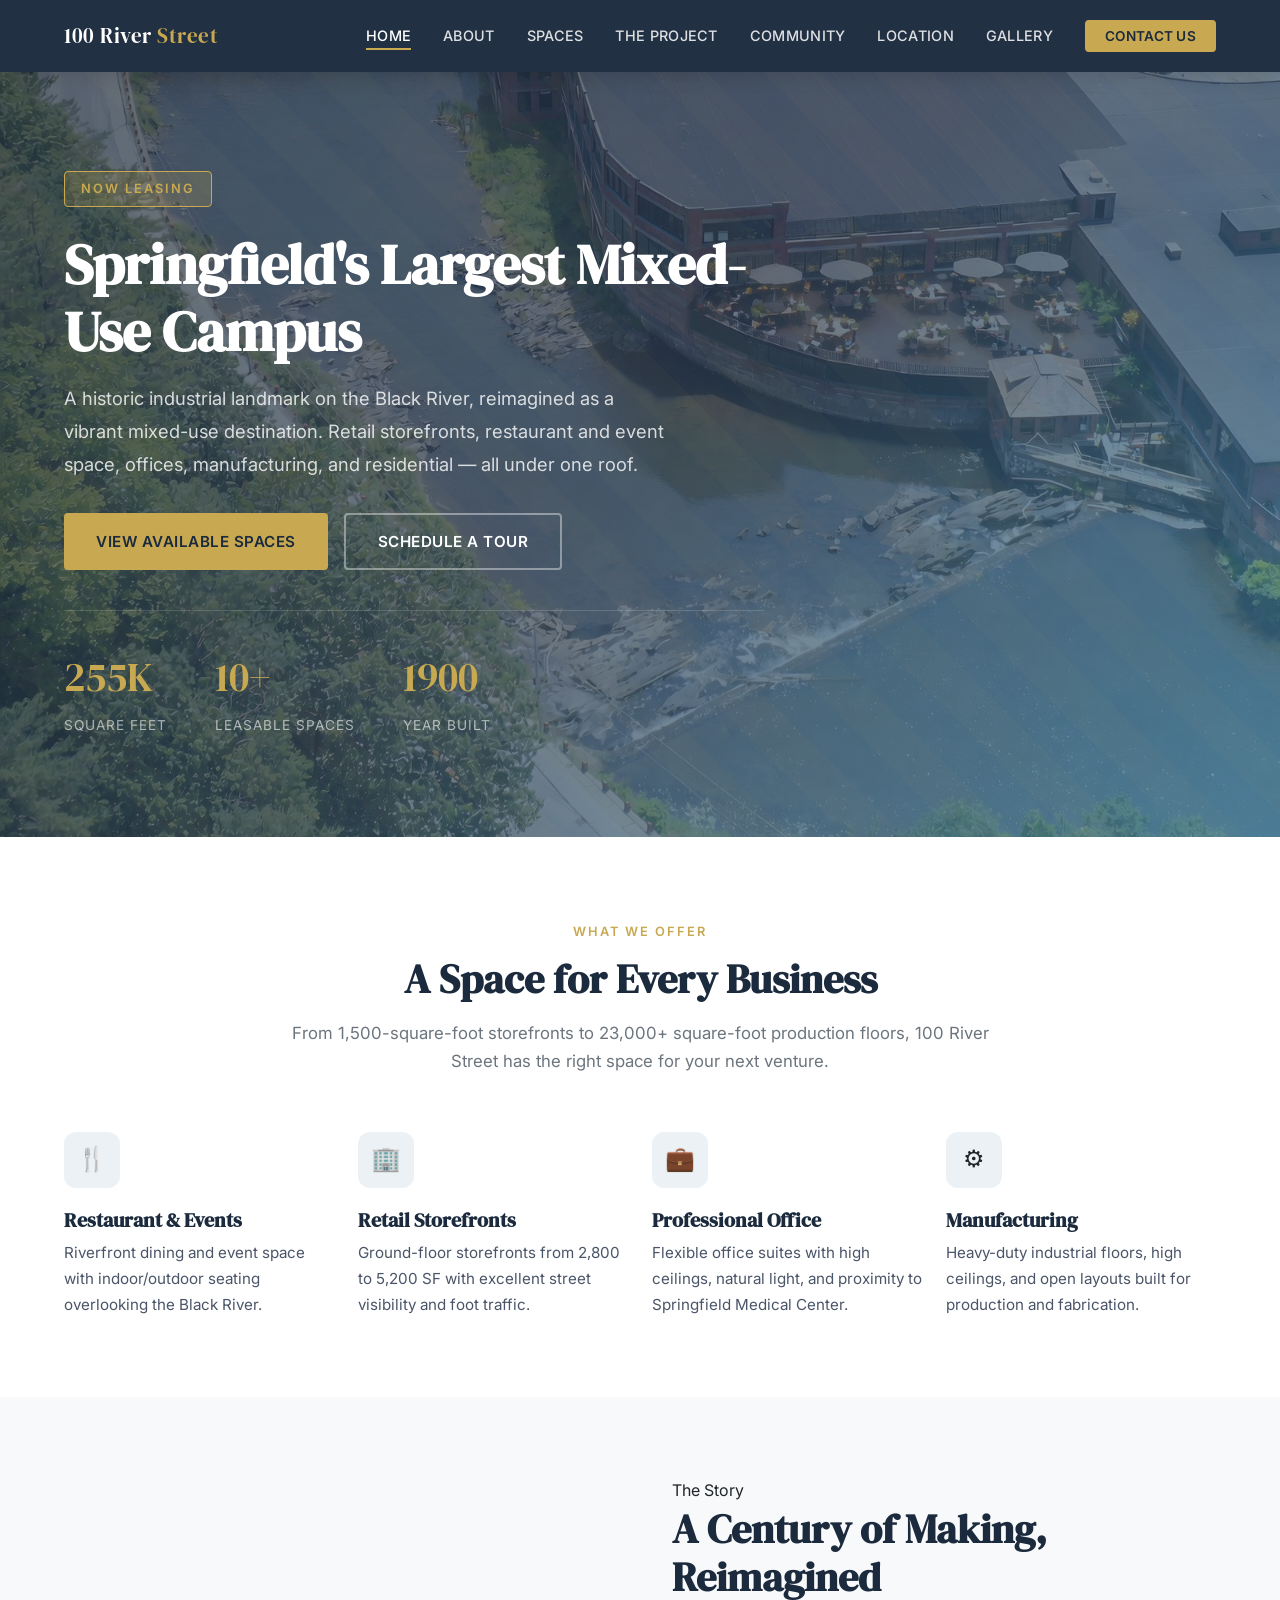
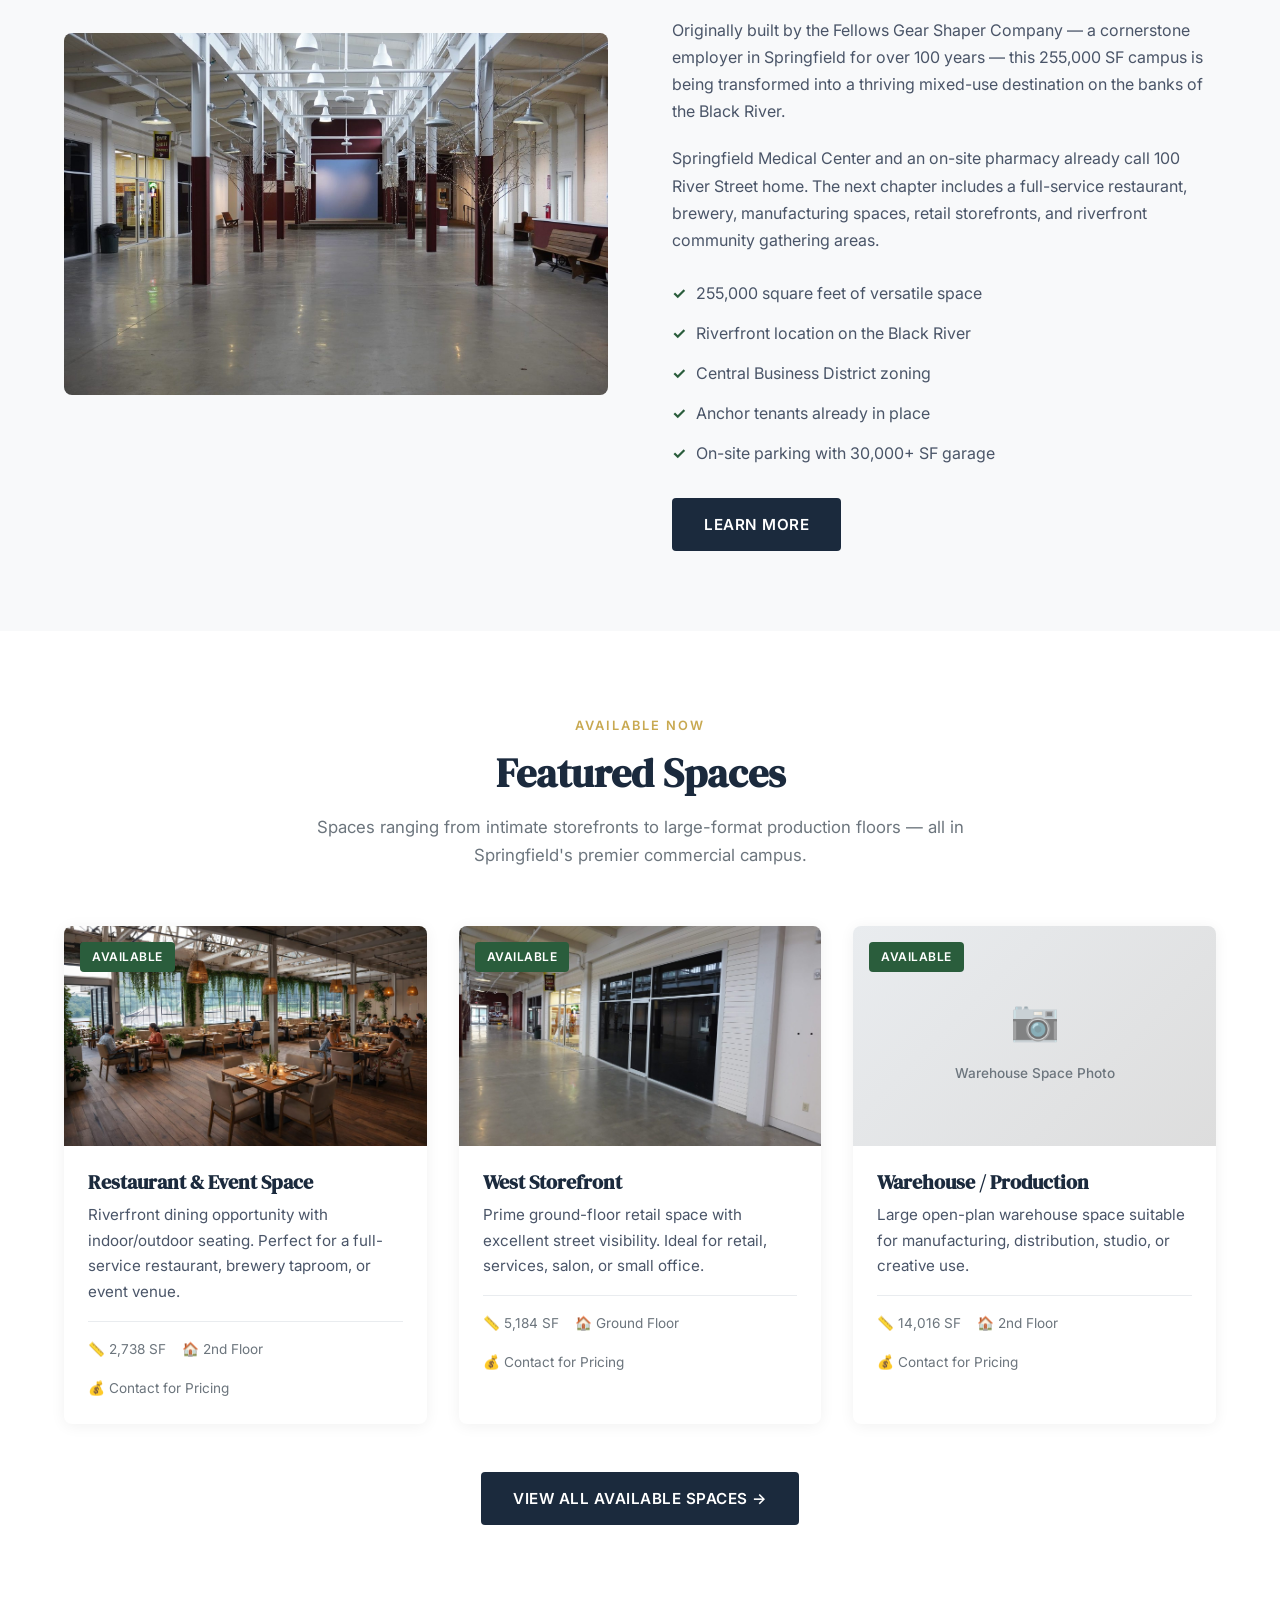
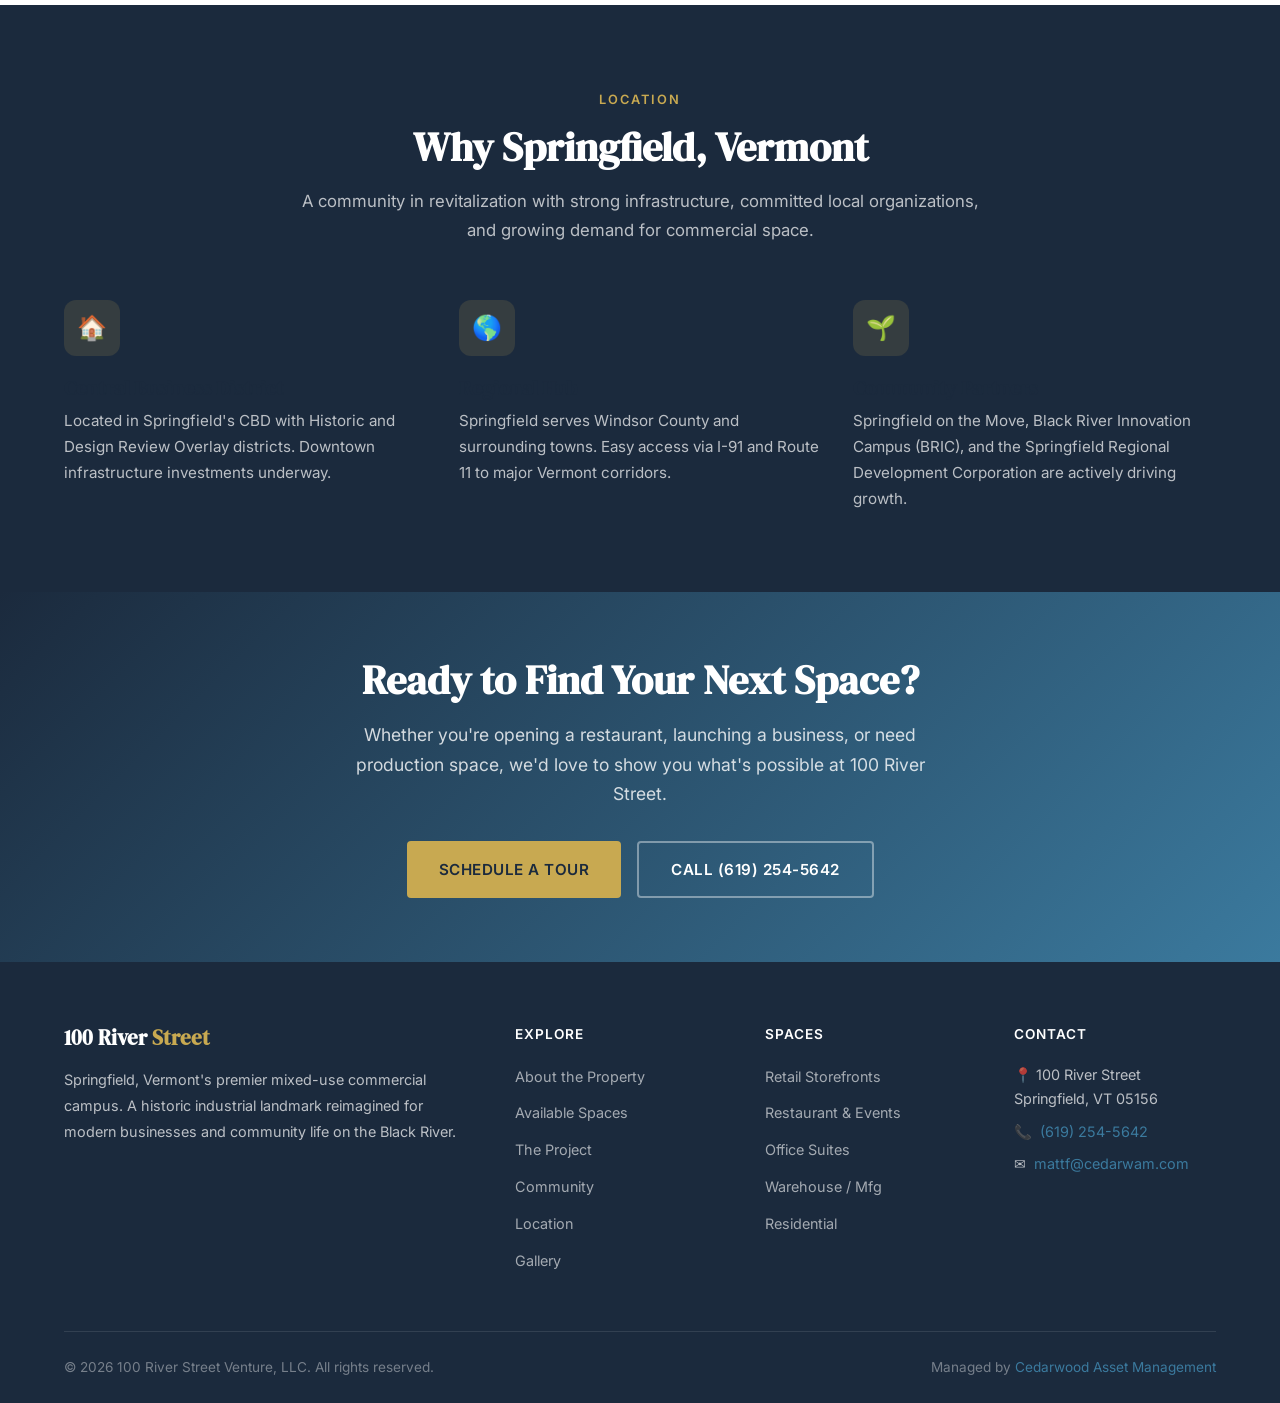
==== index.html @ cfc067b4 "100 River Street website — launch" ====
<!DOCTYPE html>
<html lang="en">
<head>
  <meta charset="UTF-8">
  <meta name="viewport" content="width=device-width, initial-scale=1.0">
  <title>100 River Street | Mixed-Use Commercial Space in Springfield, VT</title>
  <meta name="description" content="100 River Street — Springfield Vermont's premier mixed-use commercial campus. 255,000 SF of retail, restaurant, office, manufacturing, and apartment space available for lease on the Black River.">
  <meta name="keywords" content="apartments for rent Springfield VT, commercial space Springfield Vermont, 100 River Street Springfield, retail space Springfield Vermont, mixed use building Springfield VT, office space Springfield VT">

  <!-- Open Graph -->
  <meta property="og:title" content="100 River Street | Springfield, VT — Now Leasing">
  <meta property="og:description" content="Springfield Vermont's largest mixed-use redevelopment. Retail, restaurant, office, and residential spaces available on the Black River.">
  <meta property="og:type" content="website">
  <meta property="og:url" content="https://100riverstreet.com">
  <meta property="og:image" content="https://100riverstreet.com/images/og-image.jpg">
  <meta property="og:locale" content="en_US">

  <!-- Twitter Card -->
  <meta name="twitter:card" content="summary_large_image">
  <meta name="twitter:title" content="100 River Street | Springfield, VT — Now Leasing">
  <meta name="twitter:description" content="Springfield Vermont's largest mixed-use redevelopment. Retail, restaurant, office, and residential spaces available.">

  <!-- Canonical -->
  <link rel="canonical" href="https://100riverstreet.com/">

  <!-- Fonts -->
  <link rel="preconnect" href="https://fonts.googleapis.com">
  <link rel="preconnect" href="https://fonts.gstatic.com" crossorigin>
  <link href="https://fonts.googleapis.com/css2?family=DM+Serif+Display&family=Inter:wght@400;500;600;700&display=swap" rel="stylesheet">

  <!-- Styles -->
  <link rel="stylesheet" href="css/style.css">

  <!-- Schema.org Structured Data -->
  <script type="application/ld+json">
  {
    "@context": "https://schema.org",
    "@type": "LocalBusiness",
    "name": "100 River Street",
    "description": "Mixed-use commercial campus in Springfield, Vermont. Former Fellows Gear Shaper facility being transformed into retail, restaurant, office, manufacturing, and residential space.",
    "address": {
      "@type": "PostalAddress",
      "streetAddress": "100 River Street",
      "addressLocality": "Springfield",
      "addressRegion": "VT",
      "postalCode": "05156",
      "addressCountry": "US"
    },
    "telephone": "+1-619-254-5642",
    "email": "mattf@cedarwam.com",
    "url": "https://100riverstreet.com",
    "openingHours": "Mo-Fr 09:00-17:00",
    "geo": {
      "@type": "GeoCoordinates",
      "latitude": 43.2984,
      "longitude": -72.4823
    },
    "areaServed": {
      "@type": "City",
      "name": "Springfield",
      "containedInPlace": {
        "@type": "State",
        "name": "Vermont"
      }
    }
  }
  </script>
  <script type="application/ld+json">
  {
    "@context": "https://schema.org",
    "@type": "ApartmentComplex",
    "name": "100 River Street Apartments",
    "description": "Apartments and mixed-use spaces available for rent at 100 River Street, Springfield, Vermont.",
    "address": {
      "@type": "PostalAddress",
      "streetAddress": "100 River Street",
      "addressLocality": "Springfield",
      "addressRegion": "VT",
      "postalCode": "05156",
      "addressCountry": "US"
    },
    "numberOfAvailableAccommodation": {
      "@type": "QuantitativeValue",
      "value": 10
    },
    "telephone": "+1-619-254-5642"
  }
  </script>
  <script type="application/ld+json">
  {
    "@context": "https://schema.org",
    "@type": "RealEstateListing",
    "name": "Commercial & Residential Spaces at 100 River Street",
    "description": "Multiple commercial and residential spaces available for lease at 100 River Street, Springfield, VT. Storefronts from 1,575 SF to 23,000+ SF.",
    "url": "https://100riverstreet.com/spaces.html",
    "datePosted": "2026-06-25",
    "offers": {
      "@type": "Offer",
      "priceCurrency": "USD",
      "availability": "https://schema.org/InStock"
    }
  }
  </script>
</head>
<body>

  <!-- Navigation -->
  <nav class="site-nav" role="navigation" aria-label="Main navigation">
    <div class="nav-inner">
      <div class="nav-logo">
        <a href="index.html">100 River <span class="logo-accent">Street</span></a>
      </div>
      <button class="nav-toggle" aria-label="Toggle navigation">
        <span></span><span></span><span></span>
      </button>
      <ul class="nav-links">
        <li><a href="index.html" class="active">Home</a></li>
        <li><a href="about.html">About</a></li>
        <li><a href="spaces.html">Spaces</a></li>
        <li><a href="project.html">The Project</a></li>
        <li><a href="community.html">Community</a></li>
            <li><a href="location.html">Location</a></li>
        <li><a href="gallery.html">Gallery</a></li>
        <li><a href="contact.html" class="nav-cta">Contact Us</a></li>
      </ul>
    </div>
  </nav>

  <!-- Hero Section -->
  <section class="hero">
    <div class="hero-bg">
      <img src="images/hero-aerial.jpg" alt="Aerial view of 100 River Street on the Black River">
      <!-- PHOTO INSTRUCTION: Replace this div's background with a hero photo of the building exterior -->
      <!-- Recommended: wide-angle shot of the full building from across the Black River -->
    </div>
    <div class="hero-pattern"></div>
    <div class="container">
      <div class="hero-content">
        <span class="hero-badge">Now Leasing</span>
        <h1>Springfield's Largest Mixed-Use Campus</h1>
        <p>A historic industrial landmark on the Black River, reimagined as a vibrant mixed-use destination. Retail storefronts, restaurant and event space, offices, manufacturing, and residential — all under one roof.</p>
        <div class="btn-group">
          <a href="spaces.html" class="btn btn-primary">View Available Spaces</a>
          <a href="contact.html" class="btn btn-outline">Schedule a Tour</a>
        </div>
        <div class="hero-stats">
          <div class="hero-stat">
            <span class="stat-number">255K</span>
            <span class="stat-label">Square Feet</span>
          </div>
          <div class="hero-stat">
            <span class="stat-number">10+</span>
            <span class="stat-label">Leasable Spaces</span>
          </div>
          <div class="hero-stat">
            <span class="stat-number">1900</span>
            <span class="stat-label">Year Built</span>
          </div>
        </div>
      </div>
    </div>
  </section>

  <!-- What We Offer -->
  <section class="section">
    <div class="container">
      <div class="section-header">
        <span class="section-label">What We Offer</span>
        <h2>A Space for Every Business</h2>
        <p>From 1,500-square-foot storefronts to 23,000+ square-foot production floors, 100 River Street has the right space for your next venture.</p>
      </div>
      <div class="grid-4 fade-in">
        <div class="feature">
          <div class="feature-icon">&#127860;</div>
          <h4>Restaurant &amp; Events</h4>
          <p>Riverfront dining and event space with indoor/outdoor seating overlooking the Black River.</p>
        </div>
        <div class="feature">
          <div class="feature-icon">&#127970;</div>
          <h4>Retail Storefronts</h4>
          <p>Ground-floor storefronts from 2,800 to 5,200 SF with excellent street visibility and foot traffic.</p>
        </div>
        <div class="feature">
          <div class="feature-icon">&#128188;</div>
          <h4>Professional Office</h4>
          <p>Flexible office suites with high ceilings, natural light, and proximity to Springfield Medical Center.</p>
        </div>
        <div class="feature">
          <div class="feature-icon">&#9881;</div>
          <h4>Manufacturing</h4>
          <p>Heavy-duty industrial floors, high ceilings, and open layouts built for production and fabrication.</p>
        </div>
      </div>
    </div>
  </section>

  <!-- About Split Section -->
  <section class="section section-alt">
    <div class="container">
      <div class="split fade-in">
        <div class="split-image">
          <!-- PHOTO INSTRUCTION: Insert photo of building interior — Great Hall or main production floor -->
          <img src="images/great-hall.jpg" alt="The Great Hall at 100 River Street" loading="lazy" style="width:100%;height:100%;object-fit:cover;display:block;">
        </div>
        <div class="split-content">
          <span class="section-label">The Story</span>
          <h2>A Century of Making, Reimagined</h2>
          <p>Originally built by the Fellows Gear Shaper Company — a cornerstone employer in Springfield for over 100 years — this 255,000 SF campus is being transformed into a thriving mixed-use destination on the banks of the Black River.</p>
          <p>Springfield Medical Center and an on-site pharmacy already call 100 River Street home. The next chapter includes a full-service restaurant, brewery, manufacturing spaces, retail storefronts, and riverfront community gathering areas.</p>
          <ul>
            <li>255,000 square feet of versatile space</li>
            <li>Riverfront location on the Black River</li>
            <li>Central Business District zoning</li>
            <li>Anchor tenants already in place</li>
            <li>On-site parking with 30,000+ SF garage</li>
          </ul>
          <a href="about.html" class="btn btn-dark">Learn More</a>
        </div>
      </div>
    </div>
  </section>

  <!-- Featured Spaces -->
  <section class="section">
    <div class="container">
      <div class="section-header">
        <span class="section-label">Available Now</span>
        <h2>Featured Spaces</h2>
        <p>Spaces ranging from intimate storefronts to large-format production floors — all in Springfield's premier commercial campus.</p>
      </div>
      <div class="grid-3 fade-in">

        <div class="card">
          <div class="card-image">
            <span class="card-badge">Available</span>
            <img src="images/render-restaurant.jpg" alt="Riverfront restaurant space — concept rendering" loading="lazy" style="width:100%;height:100%;object-fit:cover;display:block;">
          </div>
          <div class="card-body">
            <h3>Restaurant &amp; Event Space</h3>
            <p>Riverfront dining opportunity with indoor/outdoor seating. Perfect for a full-service restaurant, brewery taproom, or event venue.</p>
            <div class="card-meta">
              <span>&#128207; 2,738 SF</span>
              <span>&#127968; 2nd Floor</span>
              <span>&#128176; Contact for Pricing</span>
            </div>
          </div>
        </div>

        <div class="card">
          <div class="card-image">
            <span class="card-badge">Available</span>
            <img src="images/great-hall-storefronts.jpg" alt="Storefronts along the Great Hall" loading="lazy" style="width:100%;height:100%;object-fit:cover;display:block;">
          </div>
          <div class="card-body">
            <h3>West Storefront</h3>
            <p>Prime ground-floor retail space with excellent street visibility. Ideal for retail, services, salon, or small office.</p>
            <div class="card-meta">
              <span>&#128207; 5,184 SF</span>
              <span>&#127968; Ground Floor</span>
              <span>&#128176; Contact for Pricing</span>
            </div>
          </div>
        </div>

        <div class="card">
          <div class="card-image">
            <span class="card-badge">Available</span>
            <div class="placeholder-img" style="width:100%;height:100%;">
              <span class="placeholder-icon">&#128247;</span>
              <span class="placeholder-text">Warehouse Space Photo</span>
            </div>
          </div>
          <div class="card-body">
            <h3>Warehouse / Production</h3>
            <p>Large open-plan warehouse space suitable for manufacturing, distribution, studio, or creative use.</p>
            <div class="card-meta">
              <span>&#128207; 14,016 SF</span>
              <span>&#127968; 2nd Floor</span>
              <span>&#128176; Contact for Pricing</span>
            </div>
          </div>
        </div>

      </div>
      <div class="text-center mt-3">
        <a href="spaces.html" class="btn btn-dark">View All Available Spaces &rarr;</a>
      </div>
    </div>
  </section>

  <!-- Location Highlights -->
  <section class="section section-dark">
    <div class="container">
      <div class="section-header">
        <span class="section-label">Location</span>
        <h2>Why Springfield, Vermont</h2>
        <p style="color:rgba(255,255,255,0.7);">A community in revitalization with strong infrastructure, committed local organizations, and growing demand for commercial space.</p>
      </div>
      <div class="grid-3 fade-in">
        <div class="feature">
          <div class="feature-icon" style="background:rgba(200,169,81,0.15);">&#127968;</div>
          <h4>Central Business District</h4>
          <p style="color:rgba(255,255,255,0.7);">Located in Springfield's CBD with Historic and Design Review Overlay districts. Downtown infrastructure investments underway.</p>
        </div>
        <div class="feature">
          <div class="feature-icon" style="background:rgba(200,169,81,0.15);">&#127758;</div>
          <h4>Regional Hub</h4>
          <p style="color:rgba(255,255,255,0.7);">Springfield serves Windsor County and surrounding towns. Easy access via I-91 and Route 11 to major Vermont corridors.</p>
        </div>
        <div class="feature">
          <div class="feature-icon" style="background:rgba(200,169,81,0.15);">&#127793;</div>
          <h4>Community Partners</h4>
          <p style="color:rgba(255,255,255,0.7);">Springfield on the Move, Black River Innovation Campus (BRIC), and the Springfield Regional Development Corporation are actively driving growth.</p>
        </div>
      </div>
    </div>
  </section>

  <!-- CTA Banner -->
  <section class="cta-banner">
    <div class="container">
      <h2>Ready to Find Your Next Space?</h2>
      <p>Whether you're opening a restaurant, launching a business, or need production space, we'd love to show you what's possible at 100 River Street.</p>
      <div class="btn-group" style="justify-content:center;">
        <a href="contact.html" class="btn btn-primary">Schedule a Tour</a>
        <a href="tel:+16192545642" class="btn btn-outline">Call (619) 254-5642</a>
      </div>
    </div>
  </section>

  <!-- Footer -->
  <footer class="site-footer">
    <div class="container">
      <div class="footer-grid">
        <div class="footer-brand">
          <h3>100 River <span class="text-gold">Street</span></h3>
          <p>Springfield, Vermont's premier mixed-use commercial campus. A historic industrial landmark reimagined for modern businesses and community life on the Black River.</p>
        </div>
        <div>
          <h4>Explore</h4>
          <ul class="footer-links">
            <li><a href="about.html">About the Property</a></li>
            <li><a href="spaces.html">Available Spaces</a></li>
            <li><a href="project.html">The Project</a></li>
            <li><a href="community.html">Community</a></li>
            <li><a href="location.html">Location</a></li>
            <li><a href="gallery.html">Gallery</a></li>
          </ul>
        </div>
        <div>
          <h4>Spaces</h4>
          <ul class="footer-links">
            <li><a href="spaces.html#retail">Retail Storefronts</a></li>
            <li><a href="spaces.html#restaurant">Restaurant &amp; Events</a></li>
            <li><a href="spaces.html#office">Office Suites</a></li>
            <li><a href="spaces.html#warehouse">Warehouse / Mfg</a></li>
            <li><a href="spaces.html#residential">Residential</a></li>
          </ul>
        </div>
        <div class="footer-contact">
          <h4>Contact</h4>
          <p>&#128205; 100 River Street<br>Springfield, VT 05156</p>
          <p>&#128222; <a href="tel:+16192545642">(619) 254-5642</a></p>
          <p>&#9993; <a href="mailto:mattf@cedarwam.com">mattf@cedarwam.com</a></p>
        </div>
      </div>
      <div class="footer-bottom">
        <span>&copy; 2026 100 River Street Venture, LLC. All rights reserved.</span>
        <span>Managed by <a href="https://cedarwam.com" target="_blank" rel="noopener">Cedarwood Asset Management</a></span>
      </div>
    </div>
  </footer>

  <script src="js/main.js"></script>
</body>
</html>
---- css/style.css ----
/* ============================================
   100 River Street — Website Styles
   Springfield, Vermont
   ============================================ */

/* --- Reset & Base --- */
*, *::before, *::after { box-sizing: border-box; margin: 0; padding: 0; }

:root {
  --navy: #1B2A3D;
  --navy-light: #2C3E54;
  --slate: #4A5568;
  --river-blue: #3B7A9E;
  --river-light: #5BA4C9;
  --gold: #C8A951;
  --gold-light: #DCC574;
  --forest: #2A5D3C;
  --white: #FFFFFF;
  --off-white: #F8F9FA;
  --light-gray: #E9ECEF;
  --medium-gray: #6C757D;
  --dark: #212529;
  --font-heading: 'DM Serif Display', Georgia, serif;
  --font-body: 'Inter', -apple-system, BlinkMacSystemFont, 'Segoe UI', sans-serif;
  --max-width: 1200px;
  --nav-height: 72px;
  --transition: 0.3s ease;
}

html { scroll-behavior: smooth; font-size: 16px; }

body {
  font-family: var(--font-body);
  color: var(--dark);
  line-height: 1.7;
  background: var(--white);
  -webkit-font-smoothing: antialiased;
}

img { max-width: 100%; height: auto; display: block; }
a { color: var(--river-blue); text-decoration: none; transition: color var(--transition); }
a:hover { color: var(--gold); }

h1, h2, h3, h4 { font-family: var(--font-heading); color: var(--navy); line-height: 1.2; }
h1 { font-size: clamp(2rem, 5vw, 3.5rem); }
h2 { font-size: clamp(1.6rem, 3.5vw, 2.5rem); }
h3 { font-size: clamp(1.2rem, 2.5vw, 1.75rem); }
h4 { font-size: 1.25rem; }

.container { width: 90%; max-width: var(--max-width); margin: 0 auto; }

/* --- Navigation --- */
.site-nav {
  position: fixed; top: 0; left: 0; right: 0; z-index: 1000;
  background: rgba(27, 42, 61, 0.97);
  backdrop-filter: blur(10px);
  height: var(--nav-height);
  display: flex; align-items: center;
  box-shadow: 0 2px 20px rgba(0,0,0,0.15);
}

.nav-inner {
  display: flex; align-items: center; justify-content: space-between;
  width: 90%; max-width: var(--max-width); margin: 0 auto;
}

.nav-logo a {
  font-family: var(--font-heading);
  font-size: 1.3rem;
  color: var(--white);
  letter-spacing: 0.5px;
}
.nav-logo a:hover { color: var(--gold); }
.nav-logo .logo-accent { color: var(--gold); }

.nav-links {
  display: flex; gap: 2rem; list-style: none; align-items: center;
}
.nav-links a {
  color: rgba(255,255,255,0.85);
  font-size: 0.9rem;
  font-weight: 500;
  letter-spacing: 0.3px;
  text-transform: uppercase;
  padding: 0.25rem 0;
  position: relative;
}
.nav-links a::after {
  content: ''; position: absolute; bottom: -2px; left: 0;
  width: 0; height: 2px; background: var(--gold);
  transition: width var(--transition);
}
.nav-links a:hover, .nav-links a.active { color: var(--white); }
.nav-links a:hover::after, .nav-links a.active::after { width: 100%; }

.nav-cta {
  background: var(--gold) !important;
  color: var(--navy) !important;
  padding: 0.5rem 1.25rem !important;
  border-radius: 4px;
  font-weight: 600 !important;
  text-transform: uppercase !important;
  font-size: 0.85rem !important;
  letter-spacing: 0.5px;
}
.nav-cta::after { display: none !important; }
.nav-cta:hover { background: var(--gold-light) !important; color: var(--navy) !important; }

/* Mobile Menu Toggle */
.nav-toggle {
  display: none; background: none; border: none; cursor: pointer; padding: 0.5rem;
}
.nav-toggle span {
  display: block; width: 24px; height: 2px; background: var(--white);
  margin: 6px 0; transition: var(--transition);
}
.nav-toggle.active span:nth-child(1) { transform: rotate(45deg) translate(5px, 6px); }
.nav-toggle.active span:nth-child(2) { opacity: 0; }
.nav-toggle.active span:nth-child(3) { transform: rotate(-45deg) translate(5px, -6px); }

/* --- Hero Section --- */
.hero {
  position: relative;
  min-height: 85vh;
  display: flex; align-items: center;
  background: var(--navy);
  overflow: hidden;
  margin-top: var(--nav-height);
}
.hero-bg {
  position: absolute; inset: 0;
  background: linear-gradient(135deg, var(--navy) 0%, var(--navy-light) 50%, var(--river-blue) 100%);
  opacity: 1;
}
.hero-bg img {
  width: 100%; height: 100%; object-fit: cover;
  opacity: 0.3;
}
.hero-pattern {
  position: absolute; inset: 0;
  background: repeating-linear-gradient(
    45deg, transparent, transparent 40px,
    rgba(200, 169, 81, 0.03) 40px, rgba(200, 169, 81, 0.03) 80px
  );
}
.hero-content {
  position: relative; z-index: 2;
  color: var(--white);
  max-width: 700px;
}
.hero-badge {
  display: inline-block;
  background: rgba(200, 169, 81, 0.2);
  border: 1px solid var(--gold);
  color: var(--gold);
  font-size: 0.8rem;
  font-weight: 600;
  letter-spacing: 2px;
  text-transform: uppercase;
  padding: 0.4rem 1rem;
  border-radius: 4px;
  margin-bottom: 1.5rem;
}
.hero h1 { color: var(--white); margin-bottom: 1rem; }
.hero p {
  font-size: 1.15rem; line-height: 1.8;
  color: rgba(255,255,255,0.8);
  margin-bottom: 2rem;
  max-width: 600px;
}
.hero-stats {
  display: flex; gap: 3rem; margin-top: 2.5rem;
  padding-top: 2rem;
  border-top: 1px solid rgba(255,255,255,0.15);
}
.hero-stat .stat-number {
  font-family: var(--font-heading);
  font-size: 2.5rem;
  color: var(--gold);
  display: block;
}
.hero-stat .stat-label {
  font-size: 0.85rem;
  color: rgba(255,255,255,0.6);
  text-transform: uppercase;
  letter-spacing: 1px;
}

/* --- Buttons --- */
.btn {
  display: inline-flex; align-items: center; gap: 0.5rem;
  padding: 0.85rem 2rem;
  font-family: var(--font-body);
  font-size: 0.95rem;
  font-weight: 600;
  border-radius: 4px;
  border: none;
  cursor: pointer;
  text-transform: uppercase;
  letter-spacing: 0.5px;
  transition: all var(--transition);
}
.btn-primary {
  background: var(--gold);
  color: var(--navy);
}
.btn-primary:hover {
  background: var(--gold-light);
  color: var(--navy);
  transform: translateY(-2px);
  box-shadow: 0 4px 15px rgba(200, 169, 81, 0.4);
}
.btn-outline {
  background: transparent;
  color: var(--white);
  border: 2px solid rgba(255,255,255,0.4);
}
.btn-outline:hover {
  border-color: var(--gold);
  color: var(--gold);
}
.btn-dark {
  background: var(--navy);
  color: var(--white);
}
.btn-dark:hover {
  background: var(--navy-light);
  color: var(--white);
  transform: translateY(-2px);
}
.btn-group { display: flex; gap: 1rem; flex-wrap: wrap; }

/* --- Section Styles --- */
.section {
  padding: 5rem 0;
}
.section-alt {
  background: var(--off-white);
}
.section-dark {
  background: var(--navy);
  color: var(--white);
}
.section-dark h2, .section-dark h3 { color: var(--white); }
.section-header {
  text-align: center;
  max-width: 700px;
  margin: 0 auto 3.5rem;
}
.section-header .section-label {
  display: inline-block;
  color: var(--gold);
  font-size: 0.8rem;
  font-weight: 600;
  letter-spacing: 2px;
  text-transform: uppercase;
  margin-bottom: 0.75rem;
}
.section-header h2 { margin-bottom: 1rem; }
.section-header p {
  color: var(--medium-gray);
  font-size: 1.05rem;
}

/* --- Grid Layouts --- */
.grid-2 { display: grid; grid-template-columns: repeat(2, 1fr); gap: 2rem; }
.grid-3 { display: grid; grid-template-columns: repeat(3, 1fr); gap: 2rem; }
.grid-4 { display: grid; grid-template-columns: repeat(4, 1fr); gap: 1.5rem; }

/* --- Cards --- */
.card {
  background: var(--white);
  border-radius: 8px;
  overflow: hidden;
  box-shadow: 0 2px 15px rgba(0,0,0,0.06);
  transition: all var(--transition);
}
.card:hover {
  transform: translateY(-4px);
  box-shadow: 0 8px 30px rgba(0,0,0,0.12);
}
.card-image {
  height: 220px;
  background: var(--light-gray);
  display: flex; align-items: center; justify-content: center;
  color: var(--medium-gray);
  font-size: 0.9rem;
  position: relative;
  overflow: hidden;
}
.card-image img { width: 100%; height: 100%; object-fit: cover; }
.card-badge {
  position: absolute; top: 1rem; left: 1rem;
  background: var(--forest);
  color: var(--white);
  font-size: 0.75rem;
  font-weight: 600;
  padding: 0.3rem 0.75rem;
  border-radius: 4px;
  text-transform: uppercase;
  letter-spacing: 0.5px;
}
.card-badge.leased { background: var(--medium-gray); }
.card-badge.coming-soon { background: var(--river-blue); }
.card-body { padding: 1.5rem; }
.card-body h3 { margin-bottom: 0.5rem; font-size: 1.25rem; }
.card-body p { color: var(--slate); font-size: 0.95rem; margin-bottom: 1rem; }
.card-meta {
  display: flex; flex-wrap: wrap; gap: 1rem;
  padding-top: 1rem;
  border-top: 1px solid var(--light-gray);
  font-size: 0.85rem;
  color: var(--medium-gray);
}
.card-meta span { display: flex; align-items: center; gap: 0.35rem; }

/* --- Feature Blocks --- */
.feature-icon {
  width: 56px; height: 56px;
  background: rgba(59, 122, 158, 0.1);
  border-radius: 12px;
  display: flex; align-items: center; justify-content: center;
  margin-bottom: 1.25rem;
  font-size: 1.5rem;
}
.feature h4 { margin-bottom: 0.5rem; }
.feature p { color: var(--slate); font-size: 0.95rem; }

/* --- Split Content (text + image side by side) --- */
.split {
  display: grid;
  grid-template-columns: 1fr 1fr;
  gap: 4rem;
  align-items: center;
}
.split-image {
  border-radius: 8px;
  overflow: hidden;
  background: var(--light-gray);
  min-height: 350px;
  display: flex; align-items: center; justify-content: center;
  color: var(--medium-gray);
}
.split-image img { width: 100%; height: 100%; object-fit: cover; }
.split-content h2 { margin-bottom: 1rem; }
.split-content p { color: var(--slate); margin-bottom: 1.25rem; }
.split-content ul {
  list-style: none; padding: 0; margin-bottom: 1.5rem;
}
.split-content li {
  padding: 0.4rem 0;
  padding-left: 1.5rem;
  position: relative;
  color: var(--slate);
}
.split-content li::before {
  content: '✓';
  position: absolute; left: 0;
  color: var(--forest);
  font-weight: 700;
}

/* --- Timeline --- */
.timeline {
  position: relative;
  padding-left: 2.5rem;
}
.timeline::before {
  content: '';
  position: absolute;
  left: 0; top: 0; bottom: 0;
  width: 2px;
  background: var(--light-gray);
}
.timeline-item {
  position: relative;
  padding-bottom: 2.5rem;
}
.timeline-item:last-child { padding-bottom: 0; }
.timeline-dot {
  position: absolute;
  left: -2.5rem;
  top: 0.25rem;
  width: 16px; height: 16px;
  border-radius: 50%;
  background: var(--gold);
  border: 3px solid var(--white);
  box-shadow: 0 0 0 2px var(--gold);
}
.timeline-dot.active { background: var(--forest); box-shadow: 0 0 0 2px var(--forest); }
.timeline-dot.future { background: var(--light-gray); box-shadow: 0 0 0 2px var(--light-gray); }
.timeline-item h4 { margin-bottom: 0.25rem; }
.timeline-item .timeline-date {
  font-size: 0.8rem;
  color: var(--gold);
  font-weight: 600;
  text-transform: uppercase;
  letter-spacing: 1px;
}
.timeline-item p { color: var(--slate); margin-top: 0.5rem; }

/* --- Map embed --- */
.map-container {
  border-radius: 8px;
  overflow: hidden;
  height: 400px;
  box-shadow: 0 2px 15px rgba(0,0,0,0.1);
}
.map-container iframe { width: 100%; height: 100%; border: 0; }

/* --- Contact Form --- */
.contact-form {
  background: var(--white);
  padding: 2.5rem;
  border-radius: 8px;
  box-shadow: 0 2px 20px rgba(0,0,0,0.08);
}
.form-group { margin-bottom: 1.25rem; }
.form-group label {
  display: block;
  font-size: 0.9rem;
  font-weight: 600;
  color: var(--navy);
  margin-bottom: 0.4rem;
}
.form-group input,
.form-group select,
.form-group textarea {
  width: 100%;
  padding: 0.75rem 1rem;
  border: 1px solid var(--light-gray);
  border-radius: 4px;
  font-family: var(--font-body);
  font-size: 0.95rem;
  color: var(--dark);
  transition: border-color var(--transition);
}
.form-group input:focus,
.form-group select:focus,
.form-group textarea:focus {
  outline: none;
  border-color: var(--river-blue);
  box-shadow: 0 0 0 3px rgba(59, 122, 158, 0.1);
}
.form-group textarea { min-height: 120px; resize: vertical; }
.form-row { display: grid; grid-template-columns: 1fr 1fr; gap: 1rem; }

/* --- Gallery --- */
.gallery-grid {
  display: grid;
  grid-template-columns: repeat(auto-fill, minmax(280px, 1fr));
  gap: 1rem;
}
.gallery-item {
  border-radius: 8px;
  overflow: hidden;
  background: var(--light-gray);
  height: 250px;
  display: flex; align-items: center; justify-content: center;
  color: var(--medium-gray);
  cursor: pointer;
  transition: all var(--transition);
  position: relative;
}
.gallery-item:hover { transform: scale(1.02); }
.gallery-item img { width: 100%; height: 100%; object-fit: cover; }
.gallery-item .gallery-caption {
  position: absolute; bottom: 0; left: 0; right: 0;
  background: linear-gradient(transparent, rgba(0,0,0,0.7));
  color: var(--white);
  padding: 2rem 1rem 1rem;
  font-size: 0.9rem;
  font-weight: 500;
}

/* --- CTA Banner --- */
.cta-banner {
  background: linear-gradient(135deg, var(--navy) 0%, var(--river-blue) 100%);
  padding: 4rem 0;
  text-align: center;
  color: var(--white);
}
.cta-banner h2 { color: var(--white); margin-bottom: 1rem; }
.cta-banner p { color: rgba(255,255,255,0.8); max-width: 600px; margin: 0 auto 2rem; font-size: 1.1rem; }

/* --- Footer --- */
.site-footer {
  background: var(--navy);
  color: rgba(255,255,255,0.7);
  padding: 4rem 0 0;
}
.footer-grid {
  display: grid;
  grid-template-columns: 2fr 1fr 1fr 1fr;
  gap: 3rem;
  padding-bottom: 3rem;
  border-bottom: 1px solid rgba(255,255,255,0.1);
}
.footer-brand h3 {
  font-family: var(--font-heading);
  color: var(--white);
  font-size: 1.3rem;
  margin-bottom: 1rem;
}
.footer-brand p { font-size: 0.9rem; line-height: 1.8; }
.site-footer h4 {
  color: var(--white);
  font-family: var(--font-body);
  font-size: 0.85rem;
  font-weight: 600;
  text-transform: uppercase;
  letter-spacing: 1px;
  margin-bottom: 1.25rem;
}
.footer-links { list-style: none; }
.footer-links li { margin-bottom: 0.6rem; }
.footer-links a {
  color: rgba(255,255,255,0.6);
  font-size: 0.9rem;
  transition: color var(--transition);
}
.footer-links a:hover { color: var(--gold); }
.footer-contact p {
  font-size: 0.9rem;
  margin-bottom: 0.5rem;
  display: flex; align-items: flex-start; gap: 0.5rem;
}
.footer-bottom {
  padding: 1.5rem 0;
  display: flex;
  justify-content: space-between;
  align-items: center;
  font-size: 0.85rem;
  color: rgba(255,255,255,0.4);
}

/* --- Placeholder Image Styles --- */
.placeholder-img {
  background: linear-gradient(135deg, var(--light-gray) 0%, #ddd 100%);
  display: flex; flex-direction: column;
  align-items: center; justify-content: center;
  color: var(--medium-gray);
  font-size: 0.85rem;
  text-align: center;
  padding: 1rem;
  min-height: 200px;
}
.placeholder-img .placeholder-icon {
  font-size: 2.5rem;
  margin-bottom: 0.5rem;
  opacity: 0.5;
}
.placeholder-img .placeholder-text {
  font-weight: 500;
}

/* --- Page Header (interior pages) --- */
.page-header {
  background: var(--navy);
  padding: 6rem 0 3rem;
  margin-top: var(--nav-height);
  text-align: center;
  position: relative;
  overflow: hidden;
}
.page-header::before {
  content: '';
  position: absolute; inset: 0;
  background: repeating-linear-gradient(
    45deg, transparent, transparent 40px,
    rgba(200, 169, 81, 0.03) 40px, rgba(200, 169, 81, 0.03) 80px
  );
}
.page-header .section-label { color: var(--gold); }
.page-header h1 { color: var(--white); margin-bottom: 1rem; position: relative; }
.page-header p {
  color: rgba(255,255,255,0.7);
  max-width: 600px;
  margin: 0 auto;
  font-size: 1.05rem;
  position: relative;
}

/* --- Info Box --- */
.info-box {
  background: rgba(59, 122, 158, 0.08);
  border-left: 4px solid var(--river-blue);
  padding: 1.25rem 1.5rem;
  border-radius: 0 4px 4px 0;
  margin: 1.5rem 0;
}
.info-box p { color: var(--slate); font-size: 0.95rem; margin: 0; }

/* --- Amenity Tags --- */
.tags { display: flex; flex-wrap: wrap; gap: 0.5rem; }
.tag {
  background: rgba(59, 122, 158, 0.1);
  color: var(--river-blue);
  font-size: 0.8rem;
  font-weight: 500;
  padding: 0.3rem 0.75rem;
  border-radius: 20px;
}

/* --- Responsive --- */
@media (max-width: 968px) {
  .nav-toggle { display: block; }
  .nav-links {
    position: fixed;
    top: var(--nav-height);
    left: 0; right: 0;
    background: var(--navy);
    flex-direction: column;
    padding: 1.5rem 2rem 2rem;
    gap: 0;
    transform: translateY(-100%);
    opacity: 0;
    transition: all var(--transition);
    pointer-events: none;
    box-shadow: 0 10px 30px rgba(0,0,0,0.2);
  }
  .nav-links.open {
    transform: translateY(0);
    opacity: 1;
    pointer-events: all;
  }
  .nav-links li { width: 100%; }
  .nav-links a {
    display: block;
    padding: 0.75rem 0;
    border-bottom: 1px solid rgba(255,255,255,0.05);
  }
  .nav-cta { text-align: center; margin-top: 0.5rem; }

  .hero { min-height: 70vh; }
  .hero-stats { flex-direction: column; gap: 1.5rem; }
  .grid-2, .split { grid-template-columns: 1fr; gap: 2rem; }
  .grid-3 { grid-template-columns: 1fr; }
  .grid-4 { grid-template-columns: repeat(2, 1fr); }
  .split.reverse .split-image { order: -1; }
  .footer-grid { grid-template-columns: 1fr; gap: 2rem; }
  .footer-bottom { flex-direction: column; gap: 0.5rem; text-align: center; }
  .form-row { grid-template-columns: 1fr; }
  .section { padding: 3.5rem 0; }
}

@media (max-width: 600px) {
  .grid-4 { grid-template-columns: 1fr; }
  .hero { min-height: 60vh; }
  .btn { padding: 0.75rem 1.5rem; font-size: 0.9rem; }
  .card-image { height: 180px; }
}

/* --- Utility --- */
.text-center { text-align: center; }
.text-gold { color: var(--gold); }
.text-river { color: var(--river-blue); }
.mb-1 { margin-bottom: 1rem; }
.mb-2 { margin-bottom: 2rem; }
.mb-3 { margin-bottom: 3rem; }
.mt-2 { margin-top: 2rem; }
.mt-3 { margin-top: 3rem; }
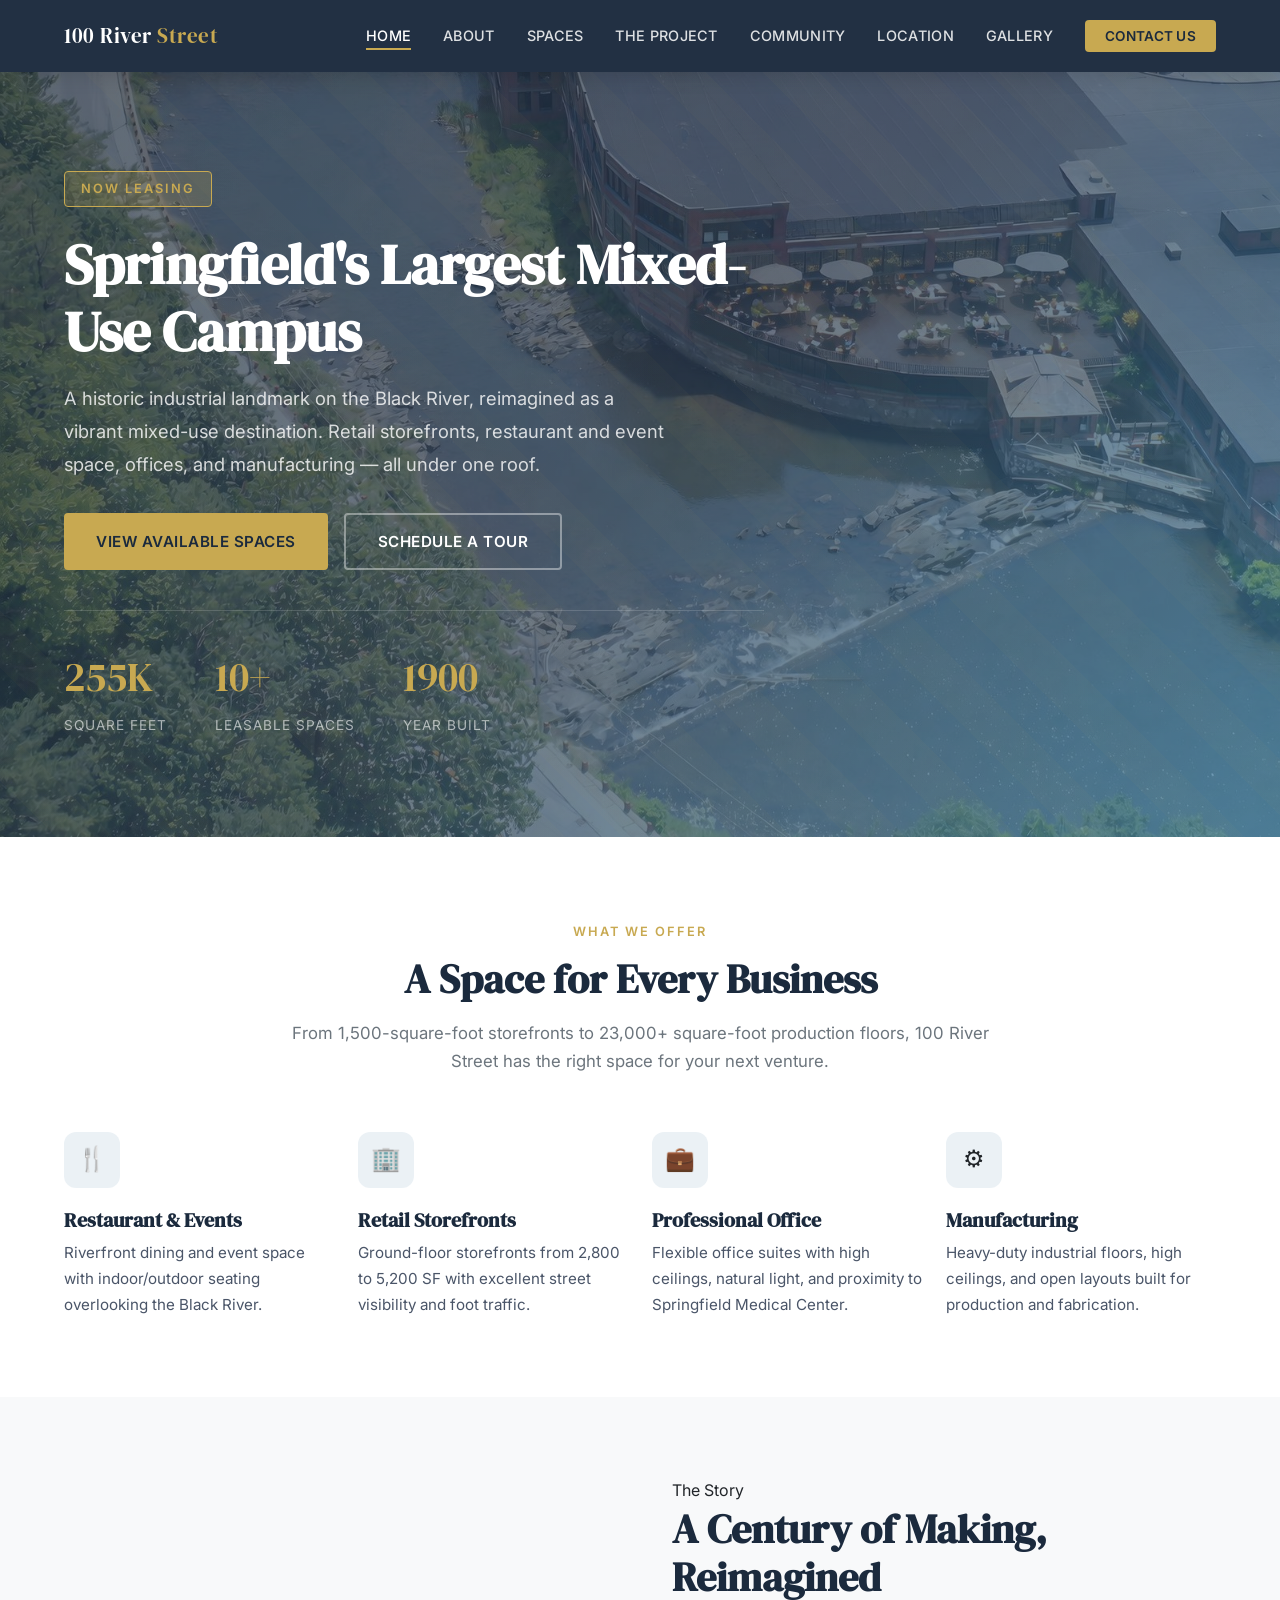
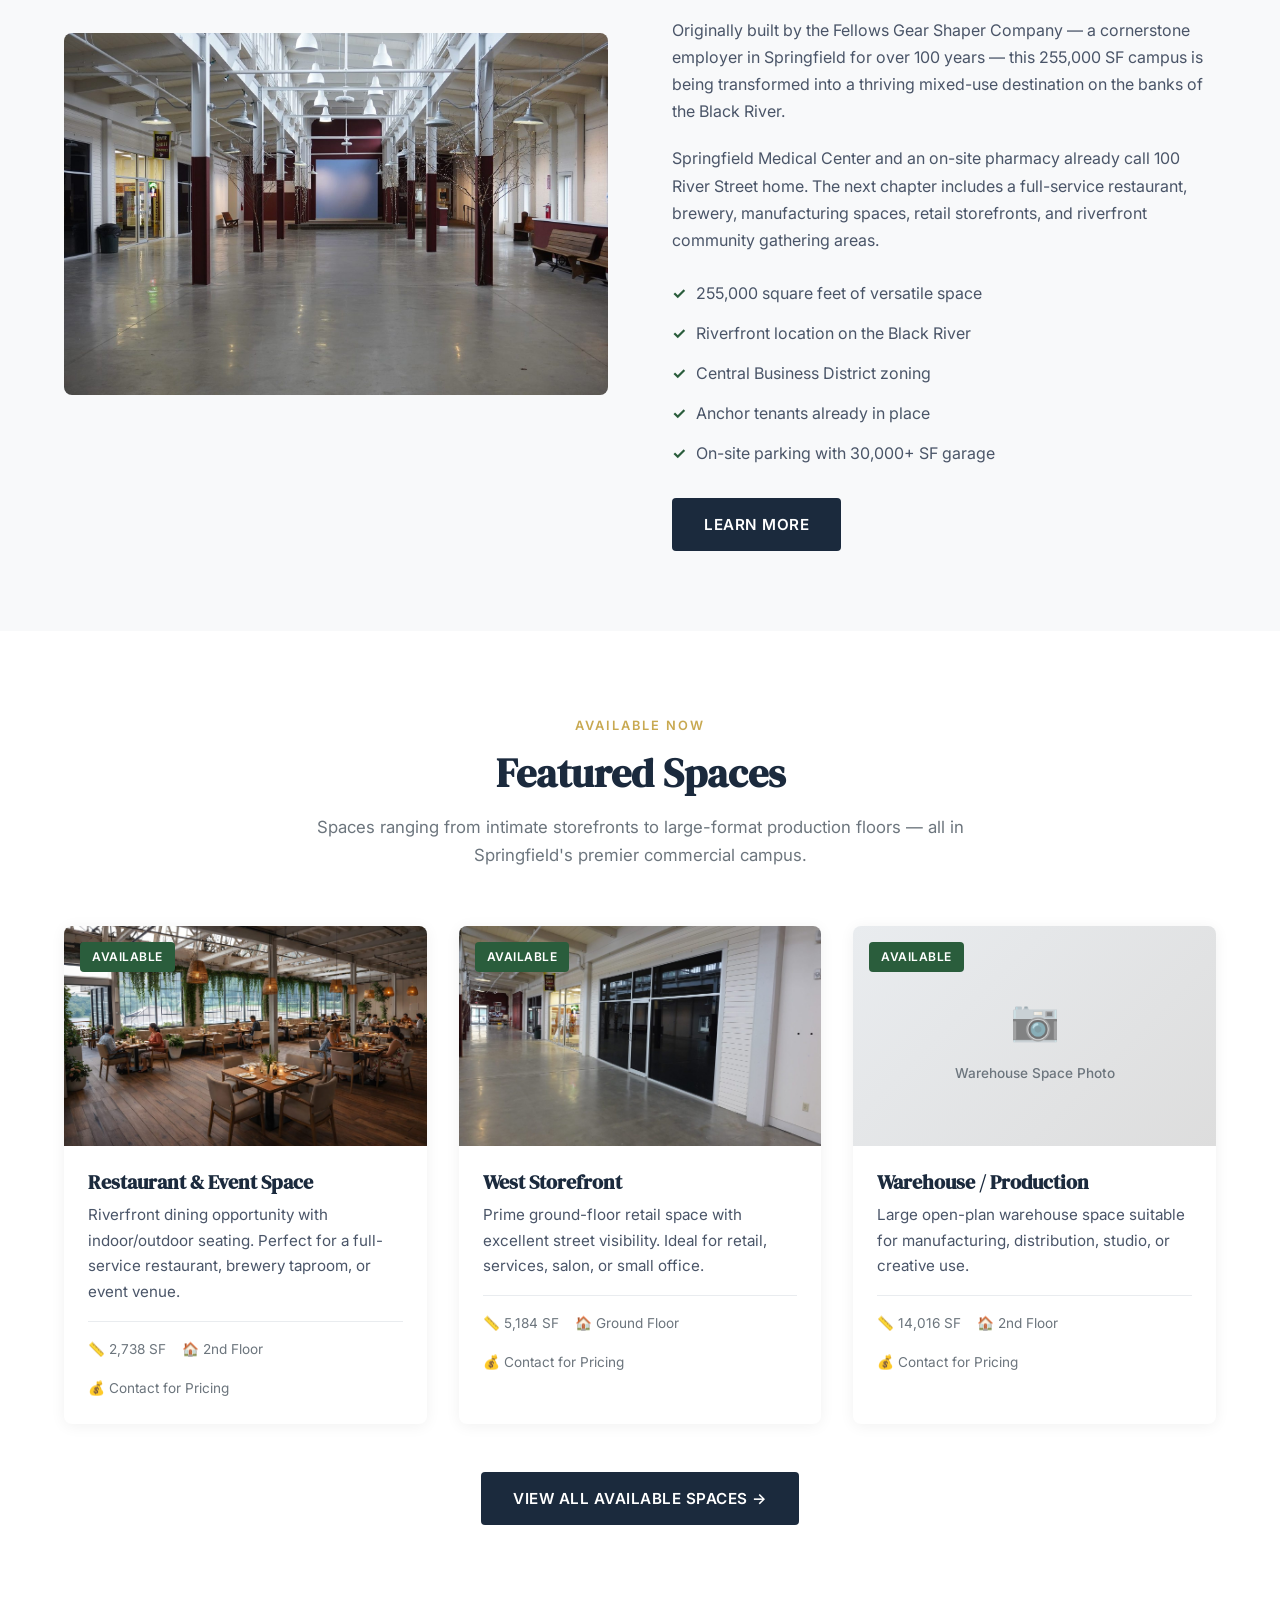
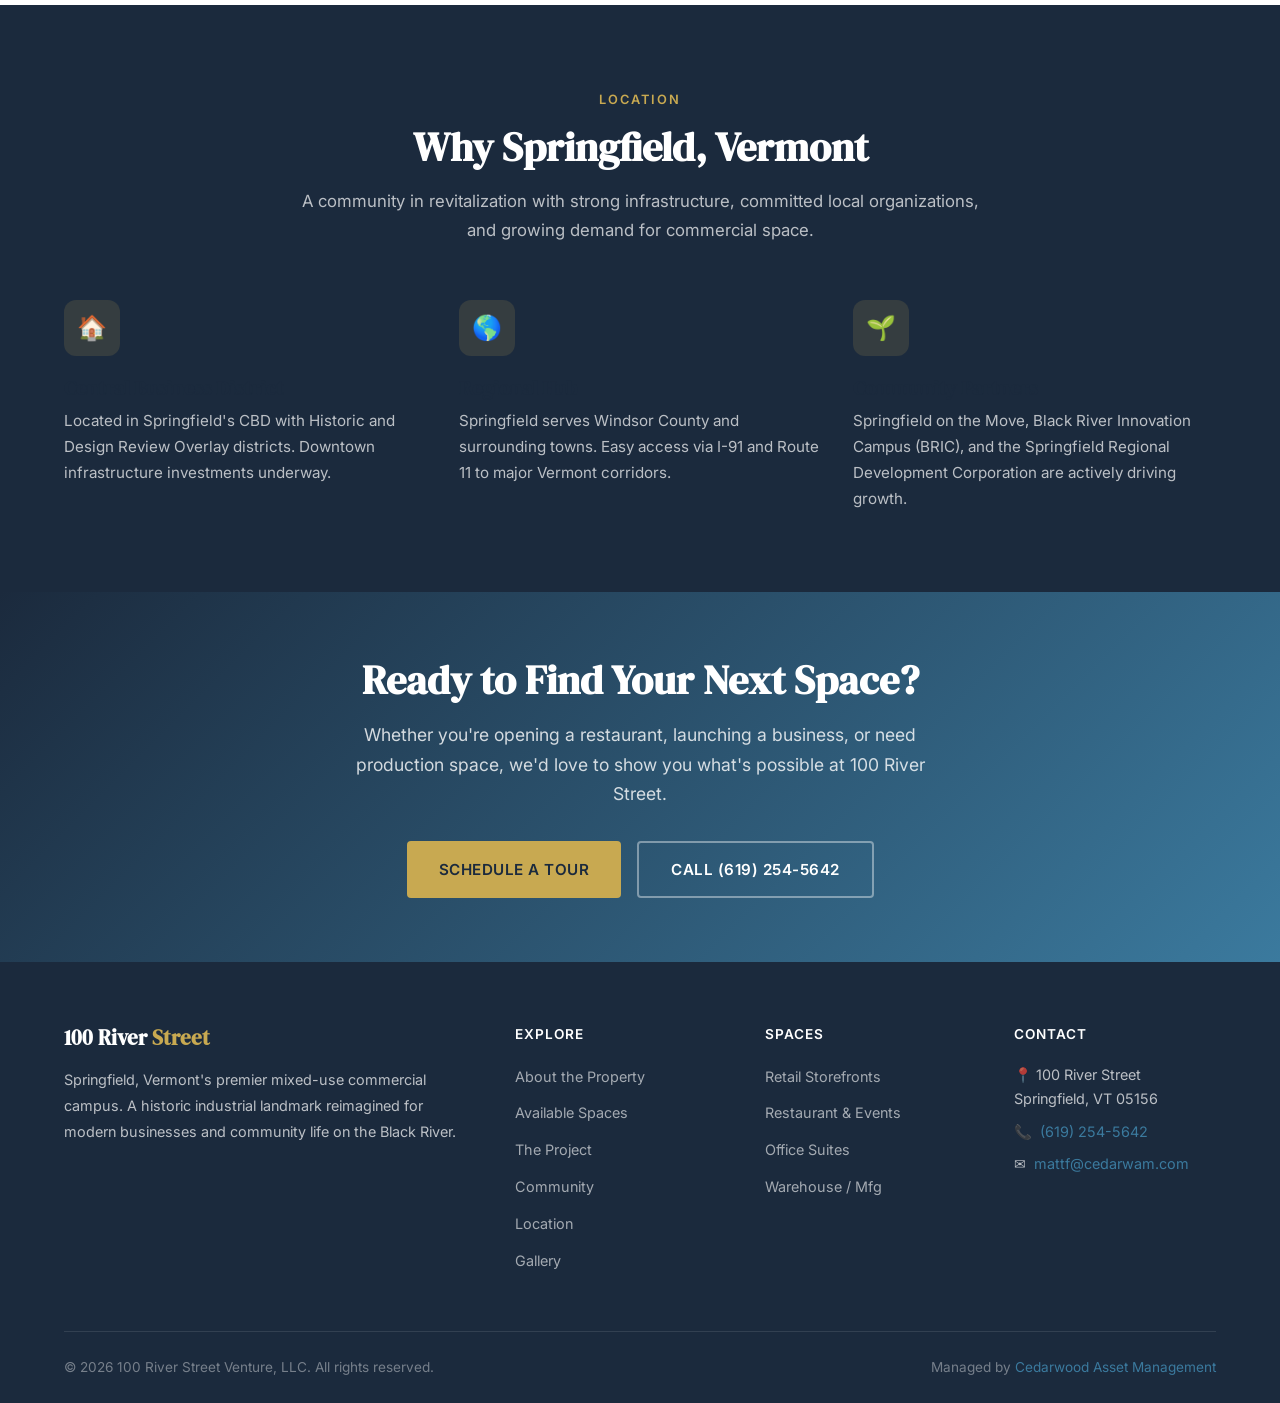
==== commit 457d6eeb: "Remove residential/senior-living content; add custom domain CNAME" ====
--- a/index.html
+++ b/index.html
@@ -4,12 +4,12 @@
   <meta charset="UTF-8">
   <meta name="viewport" content="width=device-width, initial-scale=1.0">
   <title>100 River Street | Mixed-Use Commercial Space in Springfield, VT</title>
-  <meta name="description" content="100 River Street — Springfield Vermont's premier mixed-use commercial campus. 255,000 SF of retail, restaurant, office, manufacturing, and apartment space available for lease on the Black River.">
-  <meta name="keywords" content="apartments for rent Springfield VT, commercial space Springfield Vermont, 100 River Street Springfield, retail space Springfield Vermont, mixed use building Springfield VT, office space Springfield VT">
+  <meta name="description" content="100 River Street — Springfield Vermont's premier mixed-use commercial campus. 255,000 SF of retail, restaurant, office, and manufacturing space available for lease on the Black River.">
+  <meta name="keywords" content="commercial space Springfield Vermont, 100 River Street Springfield, retail space Springfield Vermont, mixed use building Springfield VT, office space Springfield VT">
 
   <!-- Open Graph -->
   <meta property="og:title" content="100 River Street | Springfield, VT — Now Leasing">
-  <meta property="og:description" content="Springfield Vermont's largest mixed-use redevelopment. Retail, restaurant, office, and residential spaces available on the Black River.">
+  <meta property="og:description" content="Springfield Vermont's largest mixed-use redevelopment. Retail, restaurant, and office spaces available on the Black River.">
   <meta property="og:type" content="website">
   <meta property="og:url" content="https://100riverstreet.com">
   <meta property="og:image" content="https://100riverstreet.com/images/og-image.jpg">
@@ -18,7 +18,7 @@
   <!-- Twitter Card -->
   <meta name="twitter:card" content="summary_large_image">
   <meta name="twitter:title" content="100 River Street | Springfield, VT — Now Leasing">
-  <meta name="twitter:description" content="Springfield Vermont's largest mixed-use redevelopment. Retail, restaurant, office, and residential spaces available.">
+  <meta name="twitter:description" content="Springfield Vermont's largest mixed-use redevelopment. Retail, restaurant, and office spaces available.">
 
   <!-- Canonical -->
   <link rel="canonical" href="https://100riverstreet.com/">
@@ -37,7 +37,7 @@
     "@context": "https://schema.org",
     "@type": "LocalBusiness",
     "name": "100 River Street",
-    "description": "Mixed-use commercial campus in Springfield, Vermont. Former Fellows Gear Shaper facility being transformed into retail, restaurant, office, manufacturing, and residential space.",
+    "description": "Mixed-use commercial campus in Springfield, Vermont. Former Fellows Gear Shaper facility being transformed into retail, restaurant, office, and manufacturing space.",
     "address": {
       "@type": "PostalAddress",
       "streetAddress": "100 River Street",
@@ -68,30 +68,9 @@
   <script type="application/ld+json">
   {
     "@context": "https://schema.org",
-    "@type": "ApartmentComplex",
-    "name": "100 River Street Apartments",
-    "description": "Apartments and mixed-use spaces available for rent at 100 River Street, Springfield, Vermont.",
-    "address": {
-      "@type": "PostalAddress",
-      "streetAddress": "100 River Street",
-      "addressLocality": "Springfield",
-      "addressRegion": "VT",
-      "postalCode": "05156",
-      "addressCountry": "US"
-    },
-    "numberOfAvailableAccommodation": {
-      "@type": "QuantitativeValue",
-      "value": 10
-    },
-    "telephone": "+1-619-254-5642"
-  }
-  </script>
-  <script type="application/ld+json">
-  {
-    "@context": "https://schema.org",
     "@type": "RealEstateListing",
-    "name": "Commercial & Residential Spaces at 100 River Street",
-    "description": "Multiple commercial and residential spaces available for lease at 100 River Street, Springfield, VT. Storefronts from 1,575 SF to 23,000+ SF.",
+    "name": "Commercial Spaces at 100 River Street",
+    "description": "Multiple commercial spaces available for lease at 100 River Street, Springfield, VT. Storefronts from 1,575 SF to 23,000+ SF.",
     "url": "https://100riverstreet.com/spaces.html",
     "datePosted": "2026-06-25",
     "offers": {
@@ -138,7 +117,7 @@
       <div class="hero-content">
         <span class="hero-badge">Now Leasing</span>
         <h1>Springfield's Largest Mixed-Use Campus</h1>
-        <p>A historic industrial landmark on the Black River, reimagined as a vibrant mixed-use destination. Retail storefronts, restaurant and event space, offices, manufacturing, and residential — all under one roof.</p>
+        <p>A historic industrial landmark on the Black River, reimagined as a vibrant mixed-use destination. Retail storefronts, restaurant and event space, offices, and manufacturing — all under one roof.</p>
         <div class="btn-group">
           <a href="spaces.html" class="btn btn-primary">View Available Spaces</a>
           <a href="contact.html" class="btn btn-outline">Schedule a Tour</a>
@@ -354,7 +333,6 @@
             <li><a href="spaces.html#restaurant">Restaurant &amp; Events</a></li>
             <li><a href="spaces.html#office">Office Suites</a></li>
             <li><a href="spaces.html#warehouse">Warehouse / Mfg</a></li>
-            <li><a href="spaces.html#residential">Residential</a></li>
           </ul>
         </div>
         <div class="footer-contact">
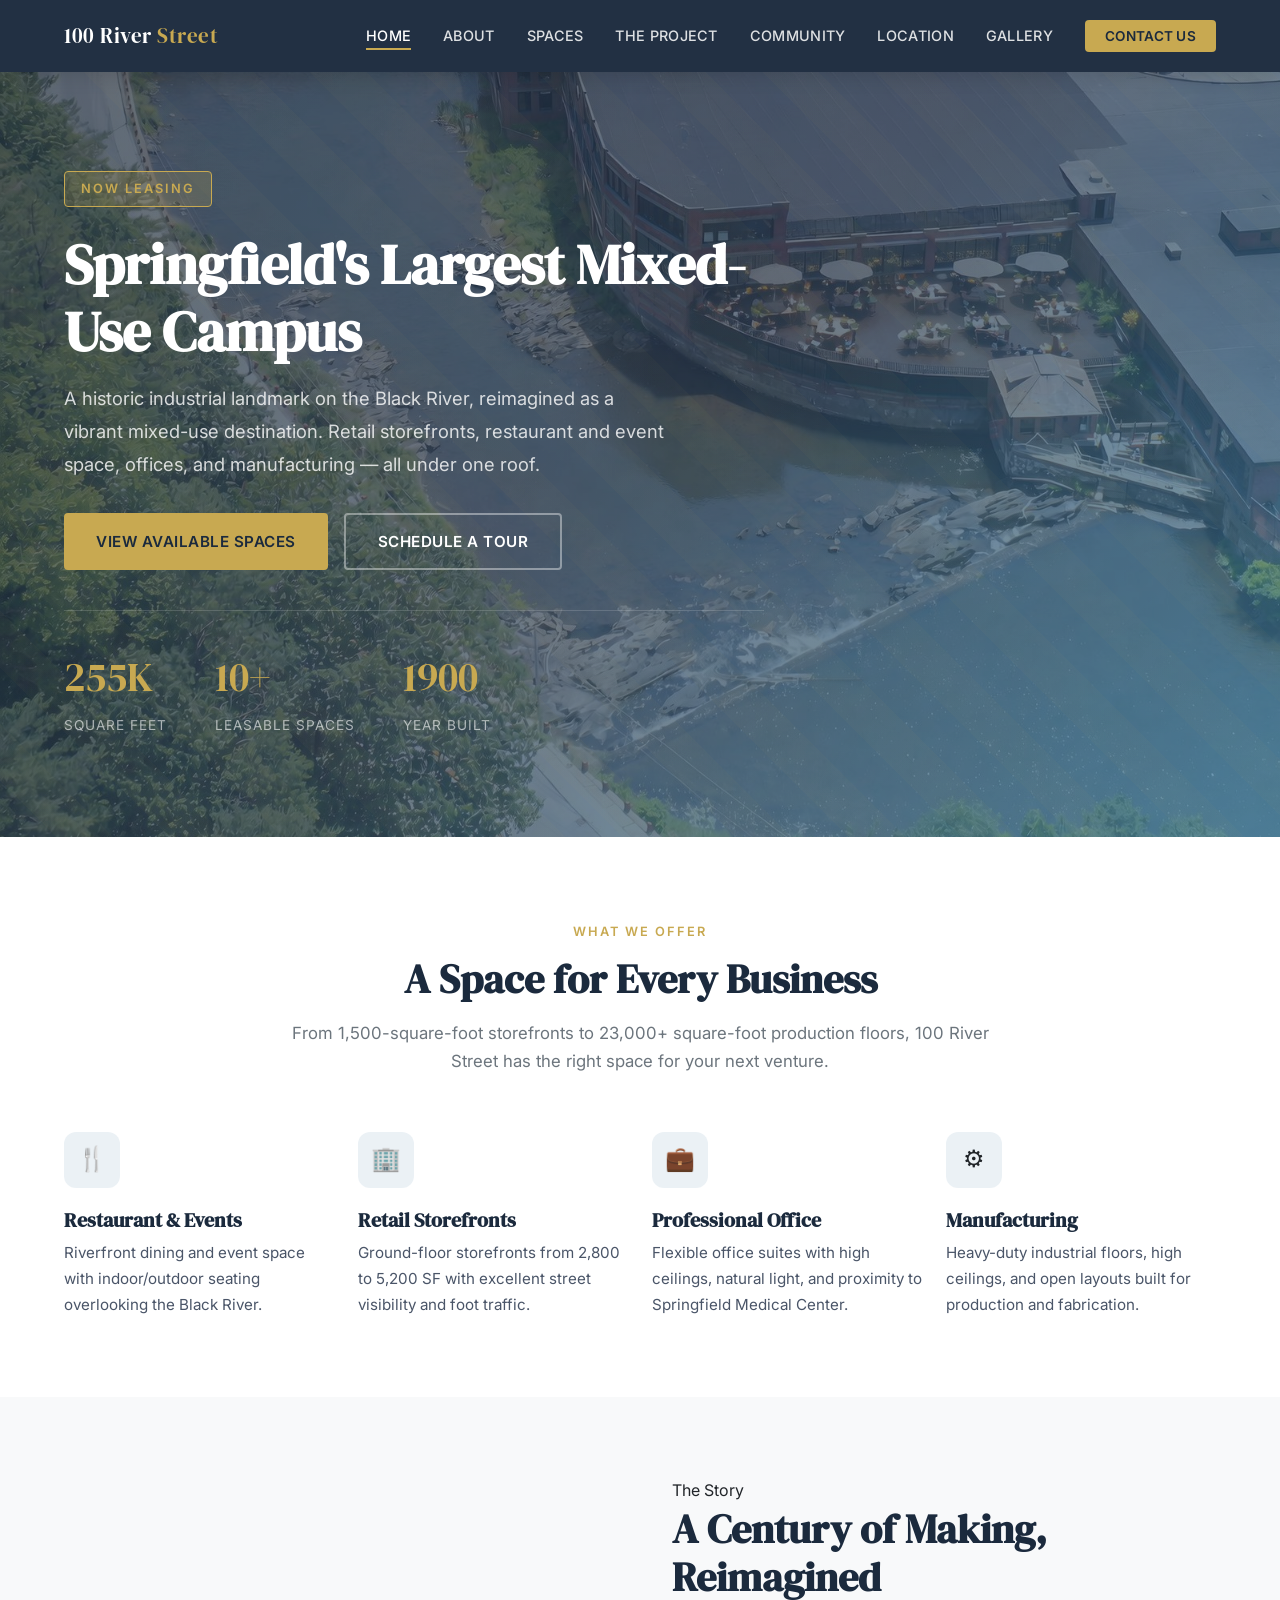
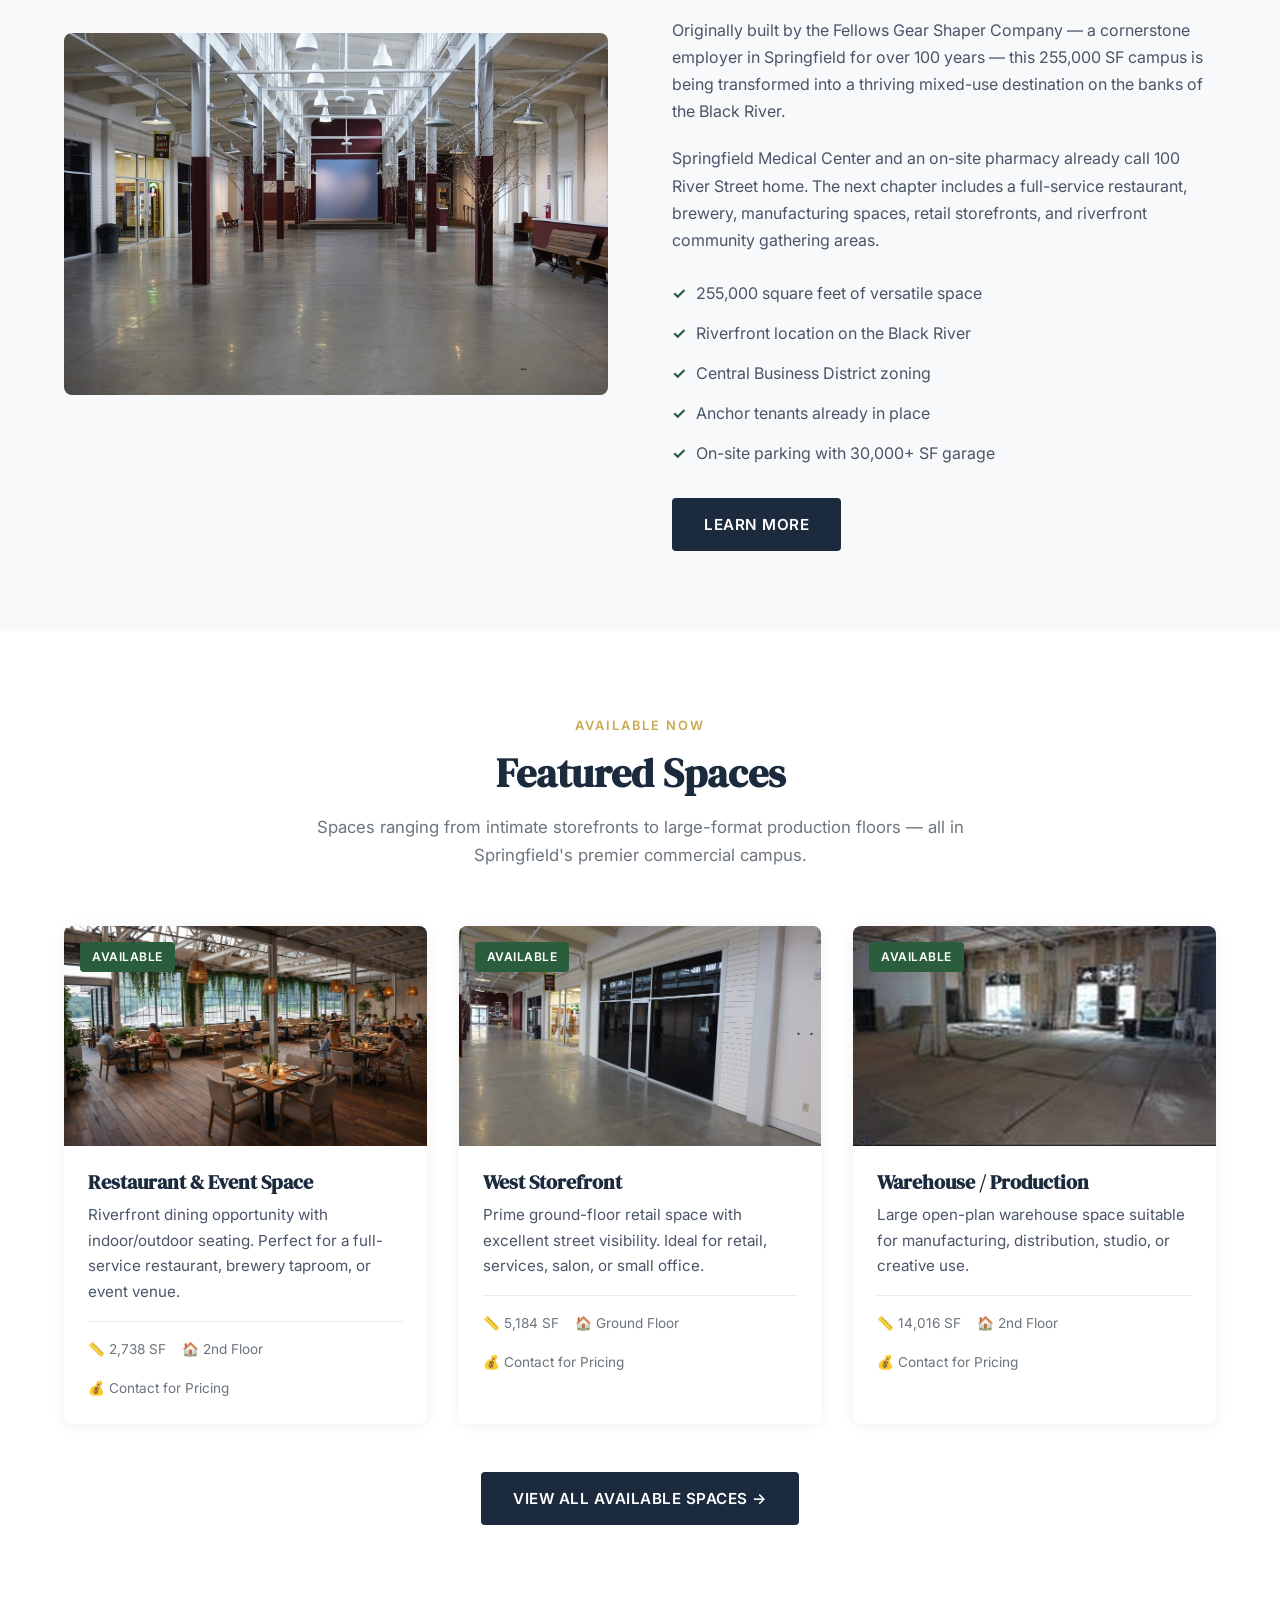
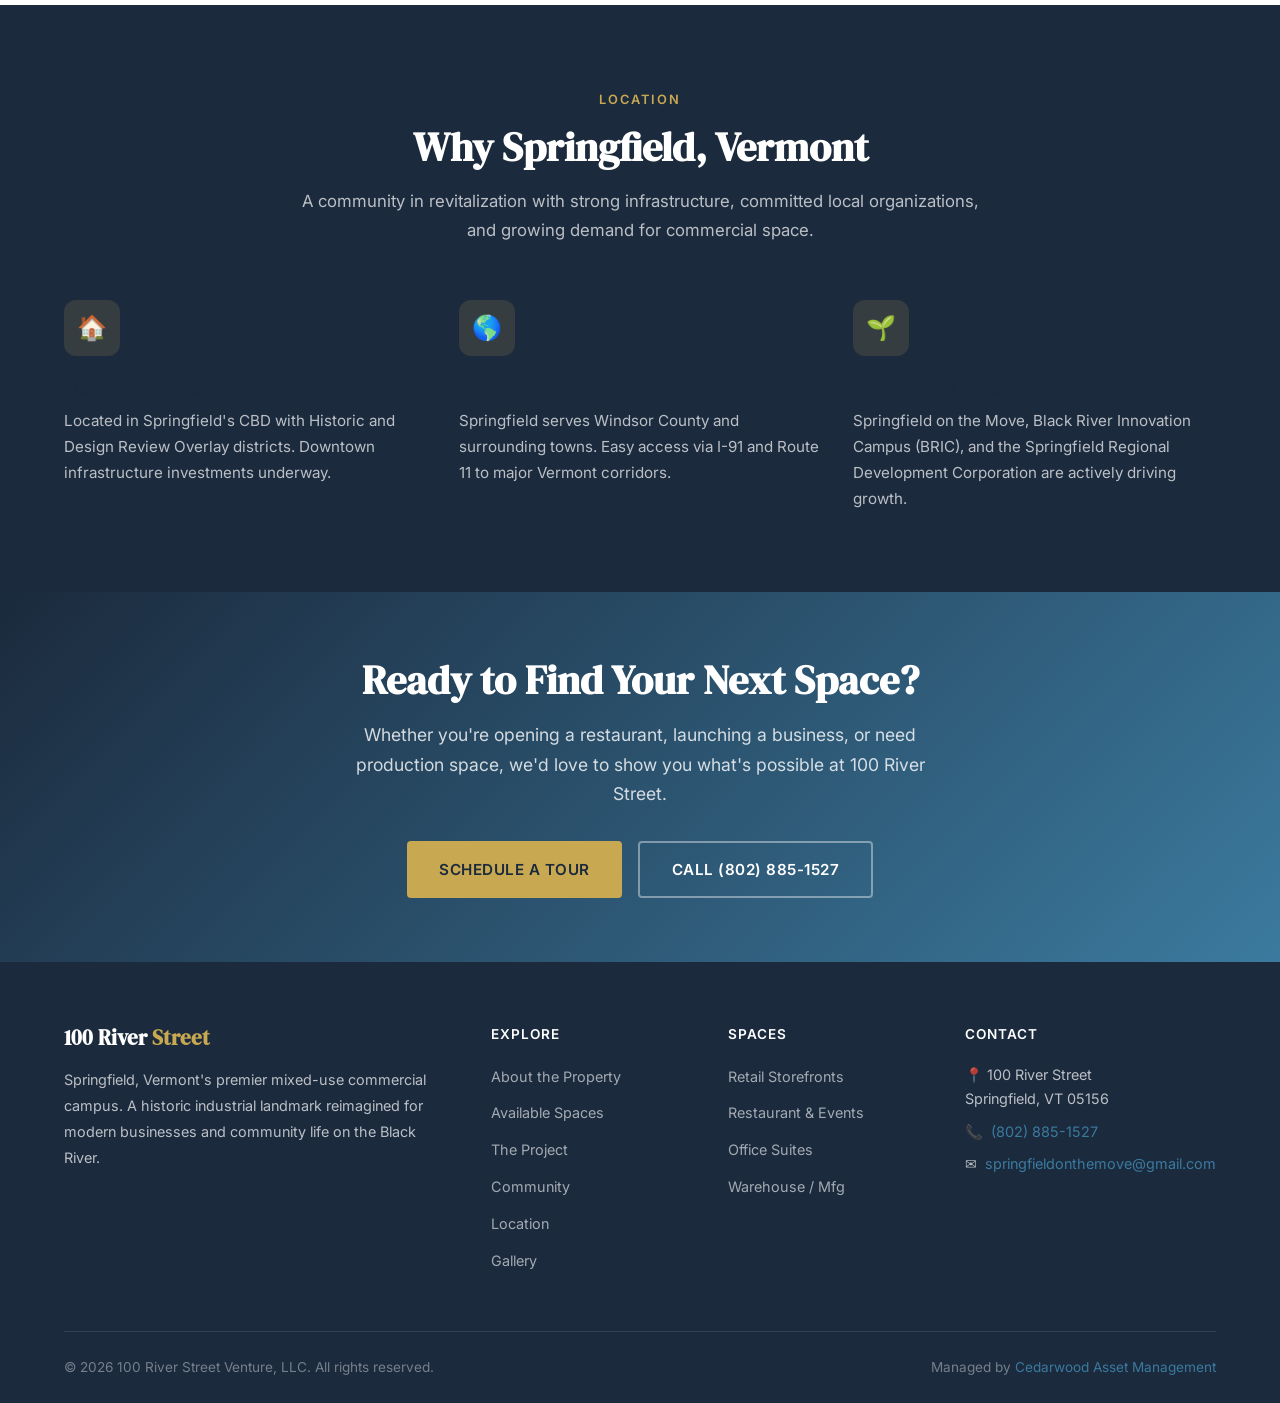
==== commit f96850ea: "Remove financials; fill all image slots with property photos; tenant contact -> Vanessa (Springfield" ====
--- a/index.html
+++ b/index.html
@@ -46,8 +46,8 @@
       "postalCode": "05156",
       "addressCountry": "US"
     },
-    "telephone": "+1-619-254-5642",
-    "email": "mattf@cedarwam.com",
+    "telephone": "+1-802-885-1527",
+    "email": "springfieldonthemove@gmail.com",
     "url": "https://100riverstreet.com",
     "openingHours": "Mo-Fr 09:00-17:00",
     "geo": {
@@ -244,10 +244,7 @@
         <div class="card">
           <div class="card-image">
             <span class="card-badge">Available</span>
-            <div class="placeholder-img" style="width:100%;height:100%;">
-              <span class="placeholder-icon">&#128247;</span>
-              <span class="placeholder-text">Warehouse Space Photo</span>
-            </div>
+            <img src="images/warehouse-floor-2.jpg" alt="Warehouse and production floor space" loading="lazy" style="width:100%;height:100%;object-fit:cover;display:block;">
           </div>
           <div class="card-body">
             <h3>Warehouse / Production</h3>
@@ -302,7 +299,7 @@
       <p>Whether you're opening a restaurant, launching a business, or need production space, we'd love to show you what's possible at 100 River Street.</p>
       <div class="btn-group" style="justify-content:center;">
         <a href="contact.html" class="btn btn-primary">Schedule a Tour</a>
-        <a href="tel:+16192545642" class="btn btn-outline">Call (619) 254-5642</a>
+        <a href="tel:+18028851527" class="btn btn-outline">Call (802) 885-1527</a>
       </div>
     </div>
   </section>
@@ -338,8 +335,8 @@
         <div class="footer-contact">
           <h4>Contact</h4>
           <p>&#128205; 100 River Street<br>Springfield, VT 05156</p>
-          <p>&#128222; <a href="tel:+16192545642">(619) 254-5642</a></p>
-          <p>&#9993; <a href="mailto:mattf@cedarwam.com">mattf@cedarwam.com</a></p>
+          <p>&#128222; <a href="tel:+18028851527">(802) 885-1527</a></p>
+          <p>&#9993; <a href="mailto:springfieldonthemove@gmail.com">springfieldonthemove@gmail.com</a></p>
         </div>
       </div>
       <div class="footer-bottom">
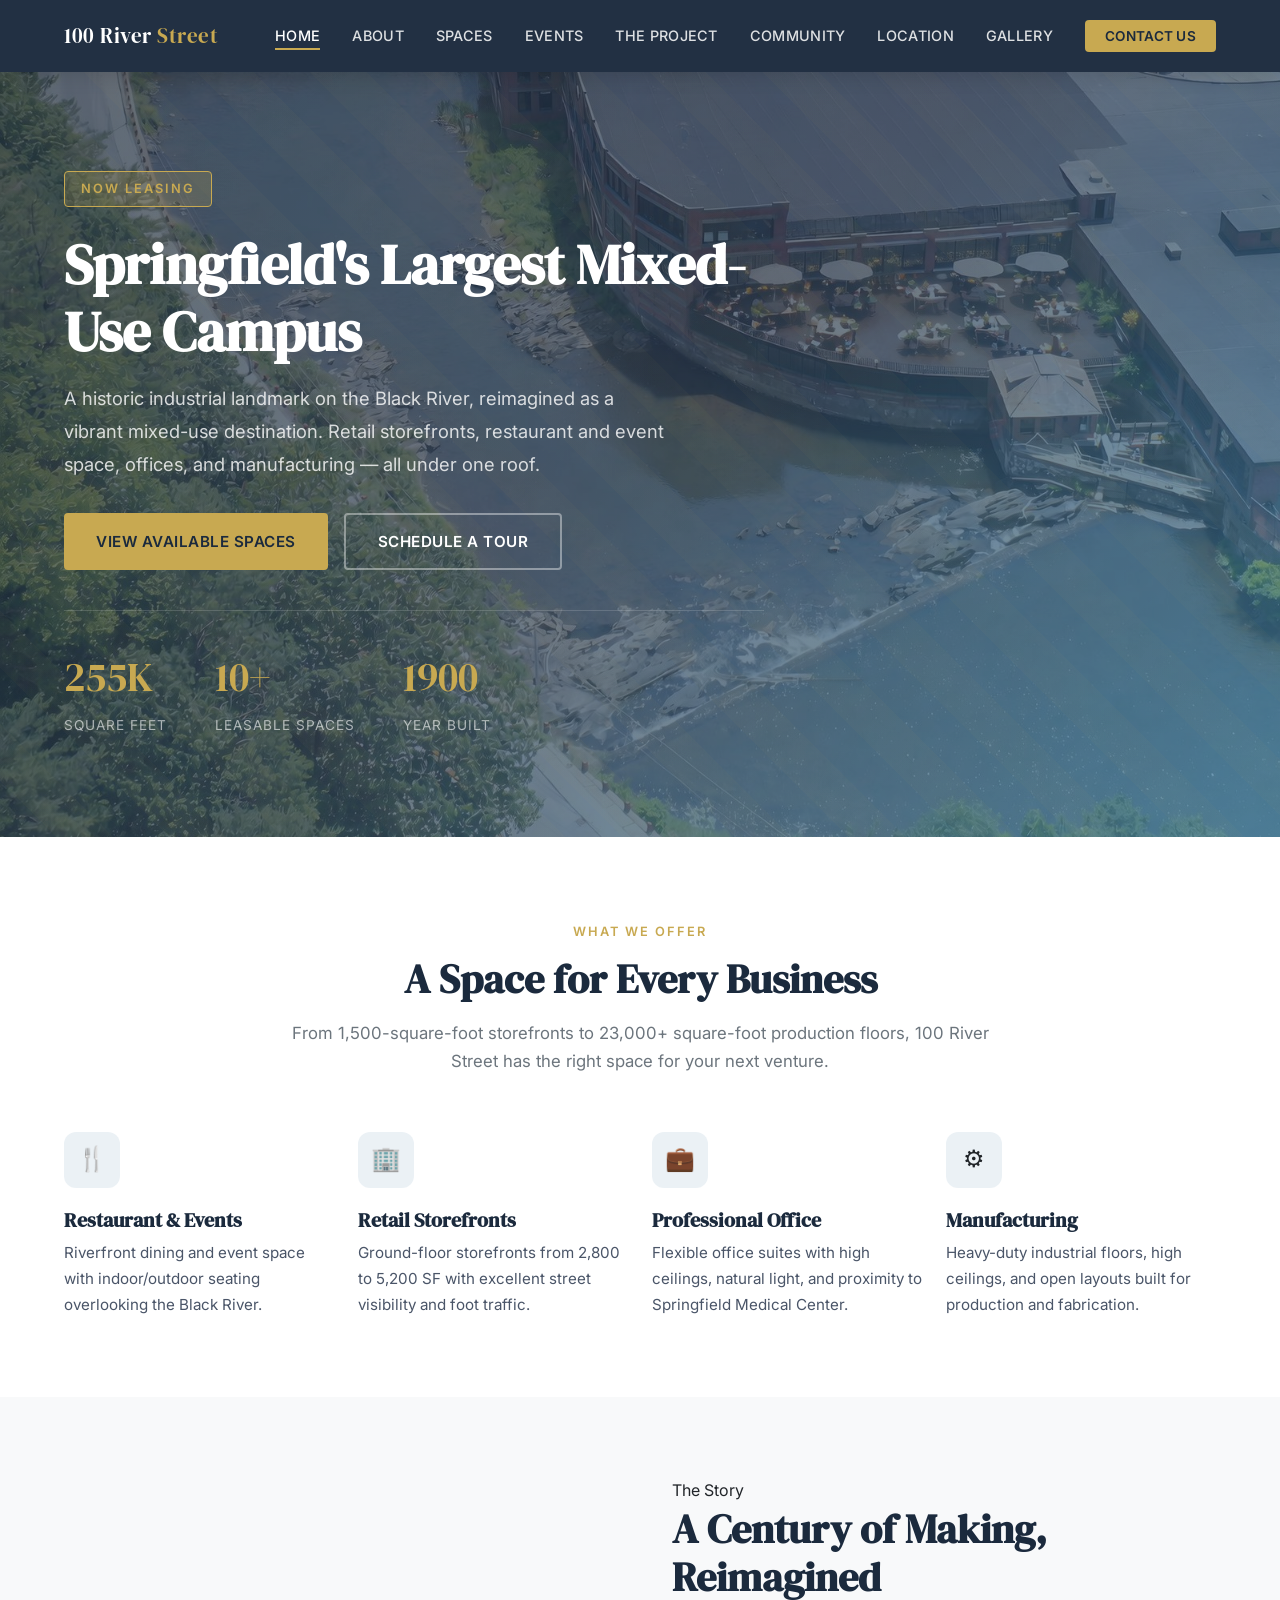
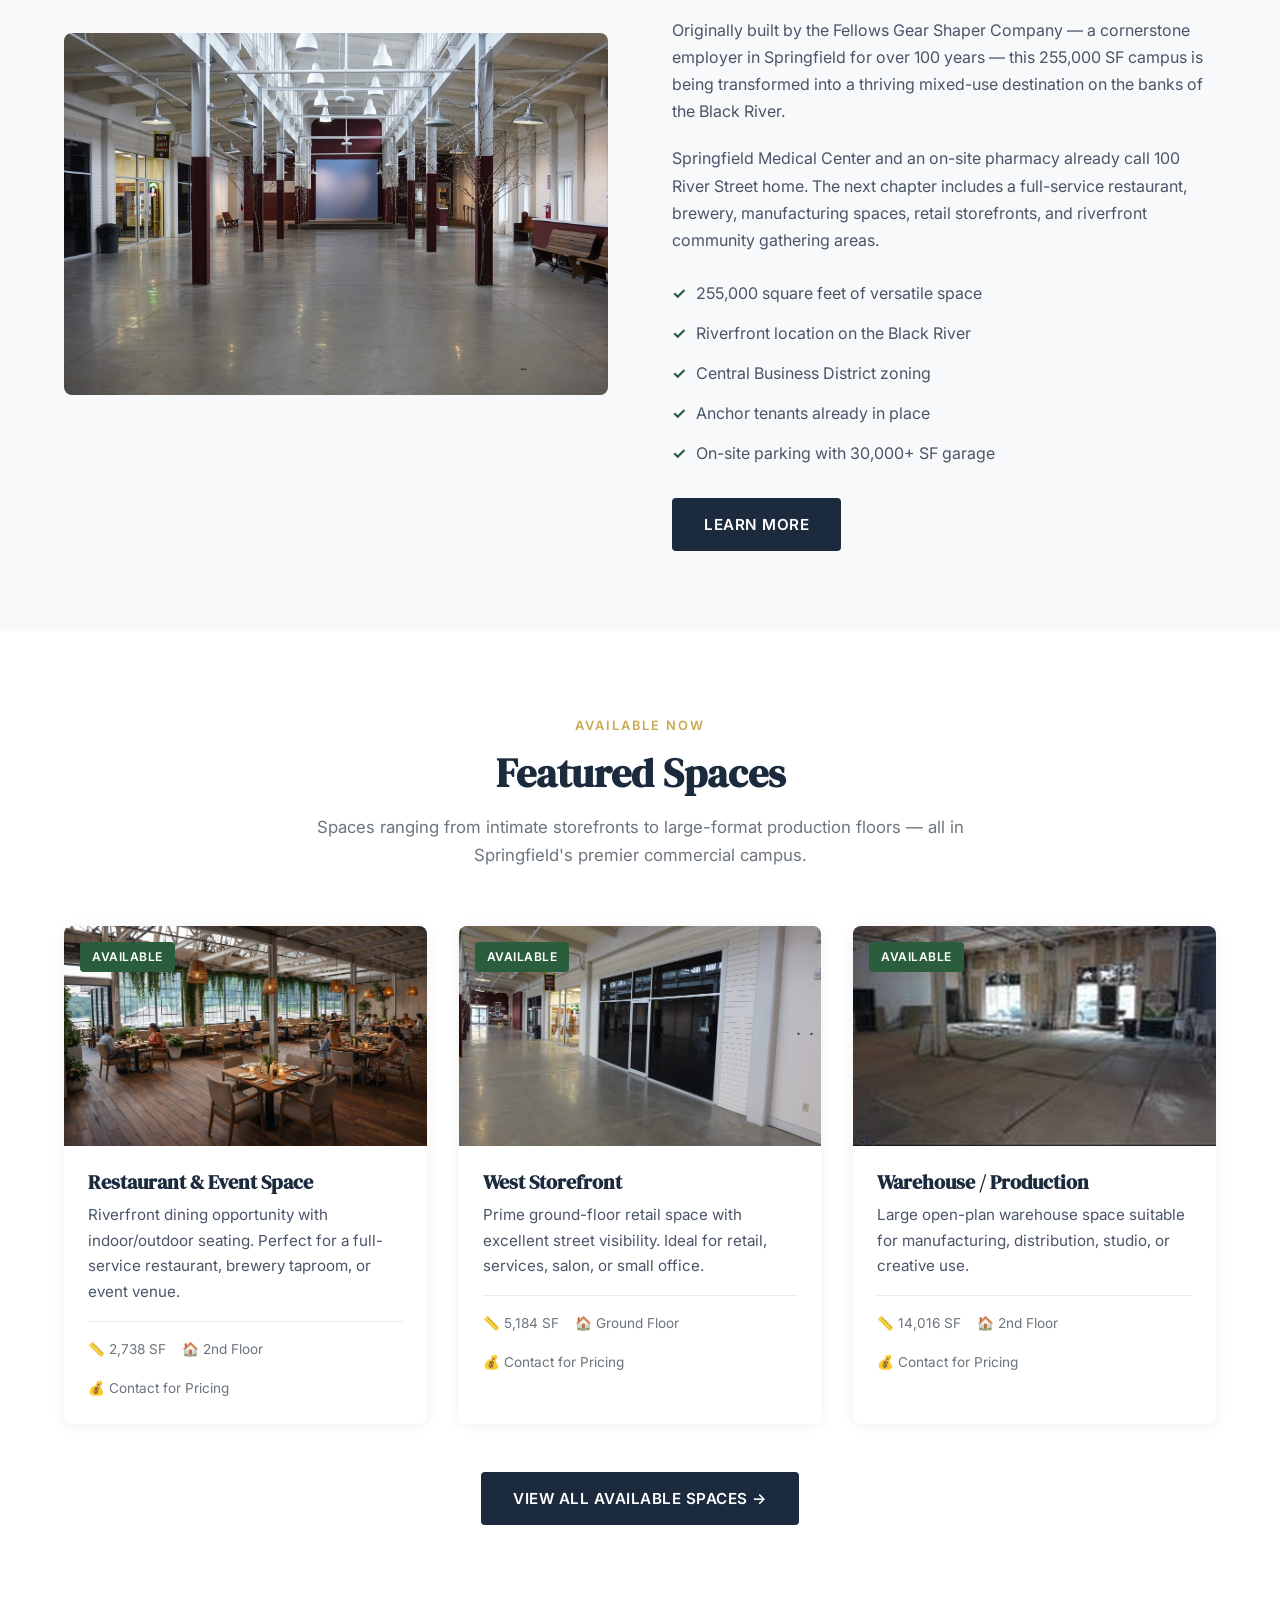
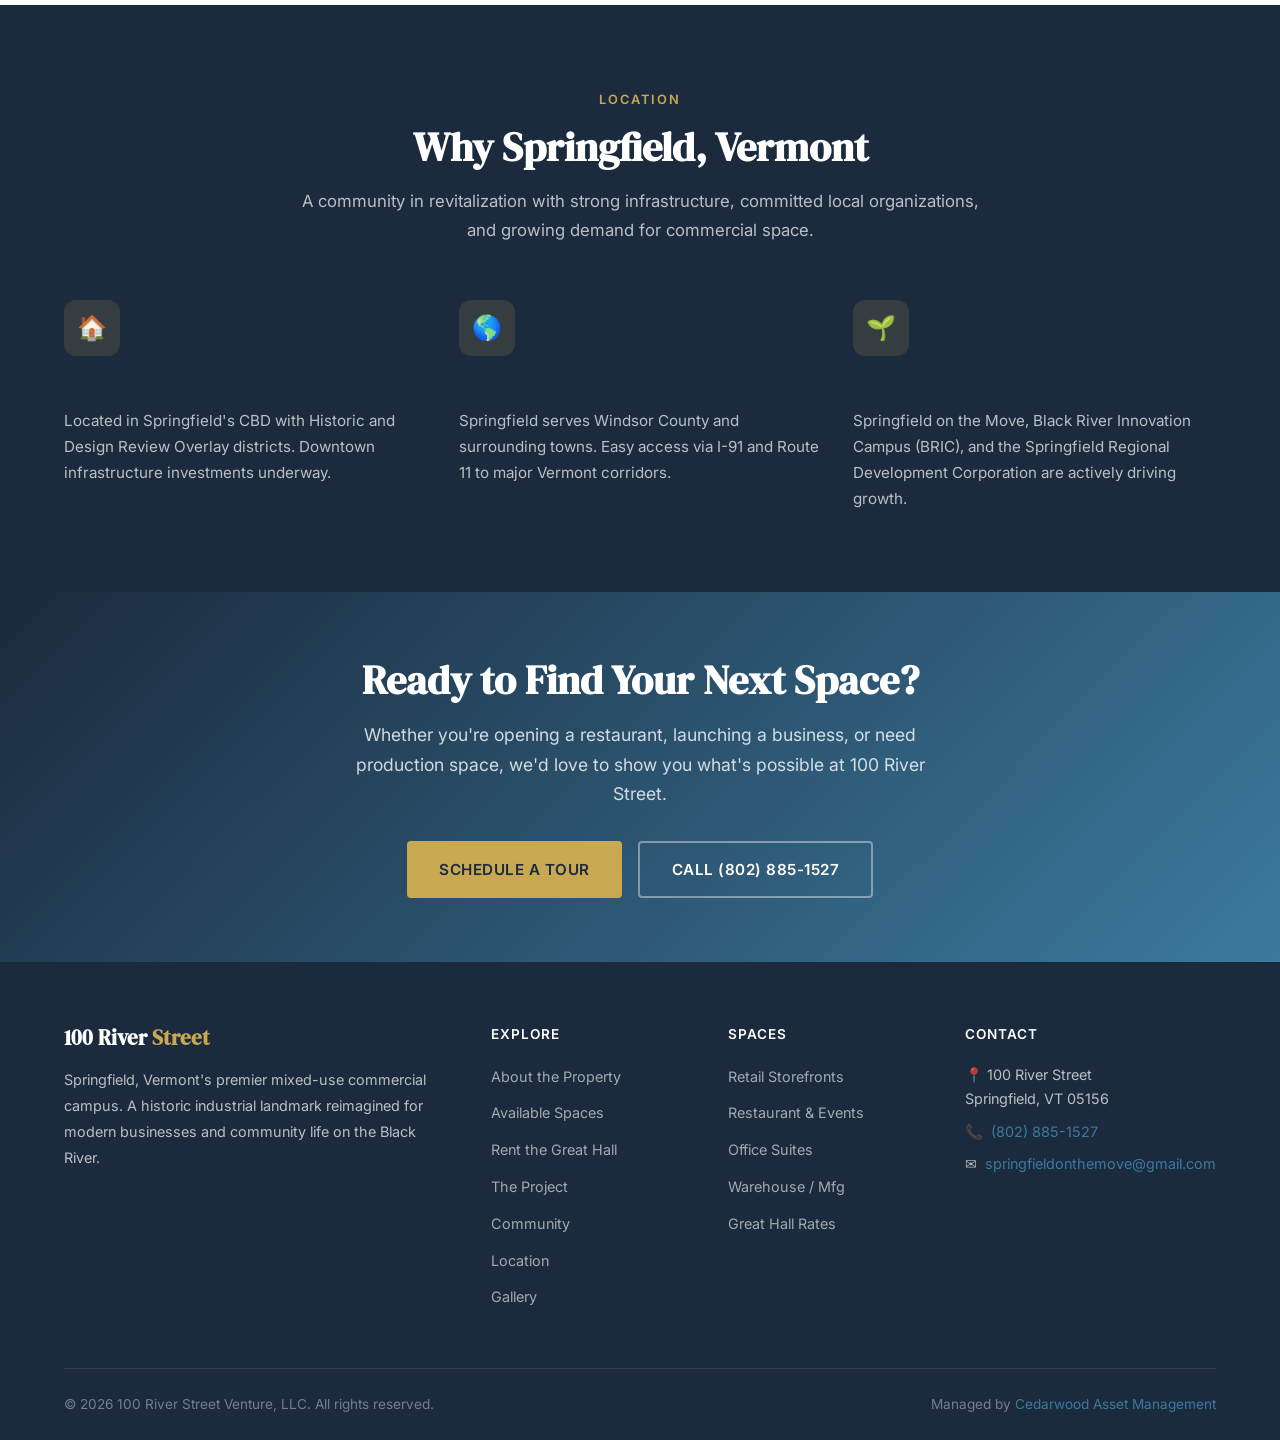
==== commit 9498e422: "Add Great Hall event rental page (rates, terms, agreement); nav + footer + sitemap links" ====
--- a/index.html
+++ b/index.html
@@ -96,6 +96,7 @@
         <li><a href="index.html" class="active">Home</a></li>
         <li><a href="about.html">About</a></li>
         <li><a href="spaces.html">Spaces</a></li>
+        <li><a href="events.html">Events</a></li>
         <li><a href="project.html">The Project</a></li>
         <li><a href="community.html">Community</a></li>
             <li><a href="location.html">Location</a></li>
@@ -317,6 +318,7 @@
           <ul class="footer-links">
             <li><a href="about.html">About the Property</a></li>
             <li><a href="spaces.html">Available Spaces</a></li>
+            <li><a href="events.html">Rent the Great Hall</a></li>
             <li><a href="project.html">The Project</a></li>
             <li><a href="community.html">Community</a></li>
             <li><a href="location.html">Location</a></li>
@@ -330,6 +332,7 @@
             <li><a href="spaces.html#restaurant">Restaurant &amp; Events</a></li>
             <li><a href="spaces.html#office">Office Suites</a></li>
             <li><a href="spaces.html#warehouse">Warehouse / Mfg</a></li>
+            <li><a href="events.html#rates">Great Hall Rates</a></li>
           </ul>
         </div>
         <div class="footer-contact">
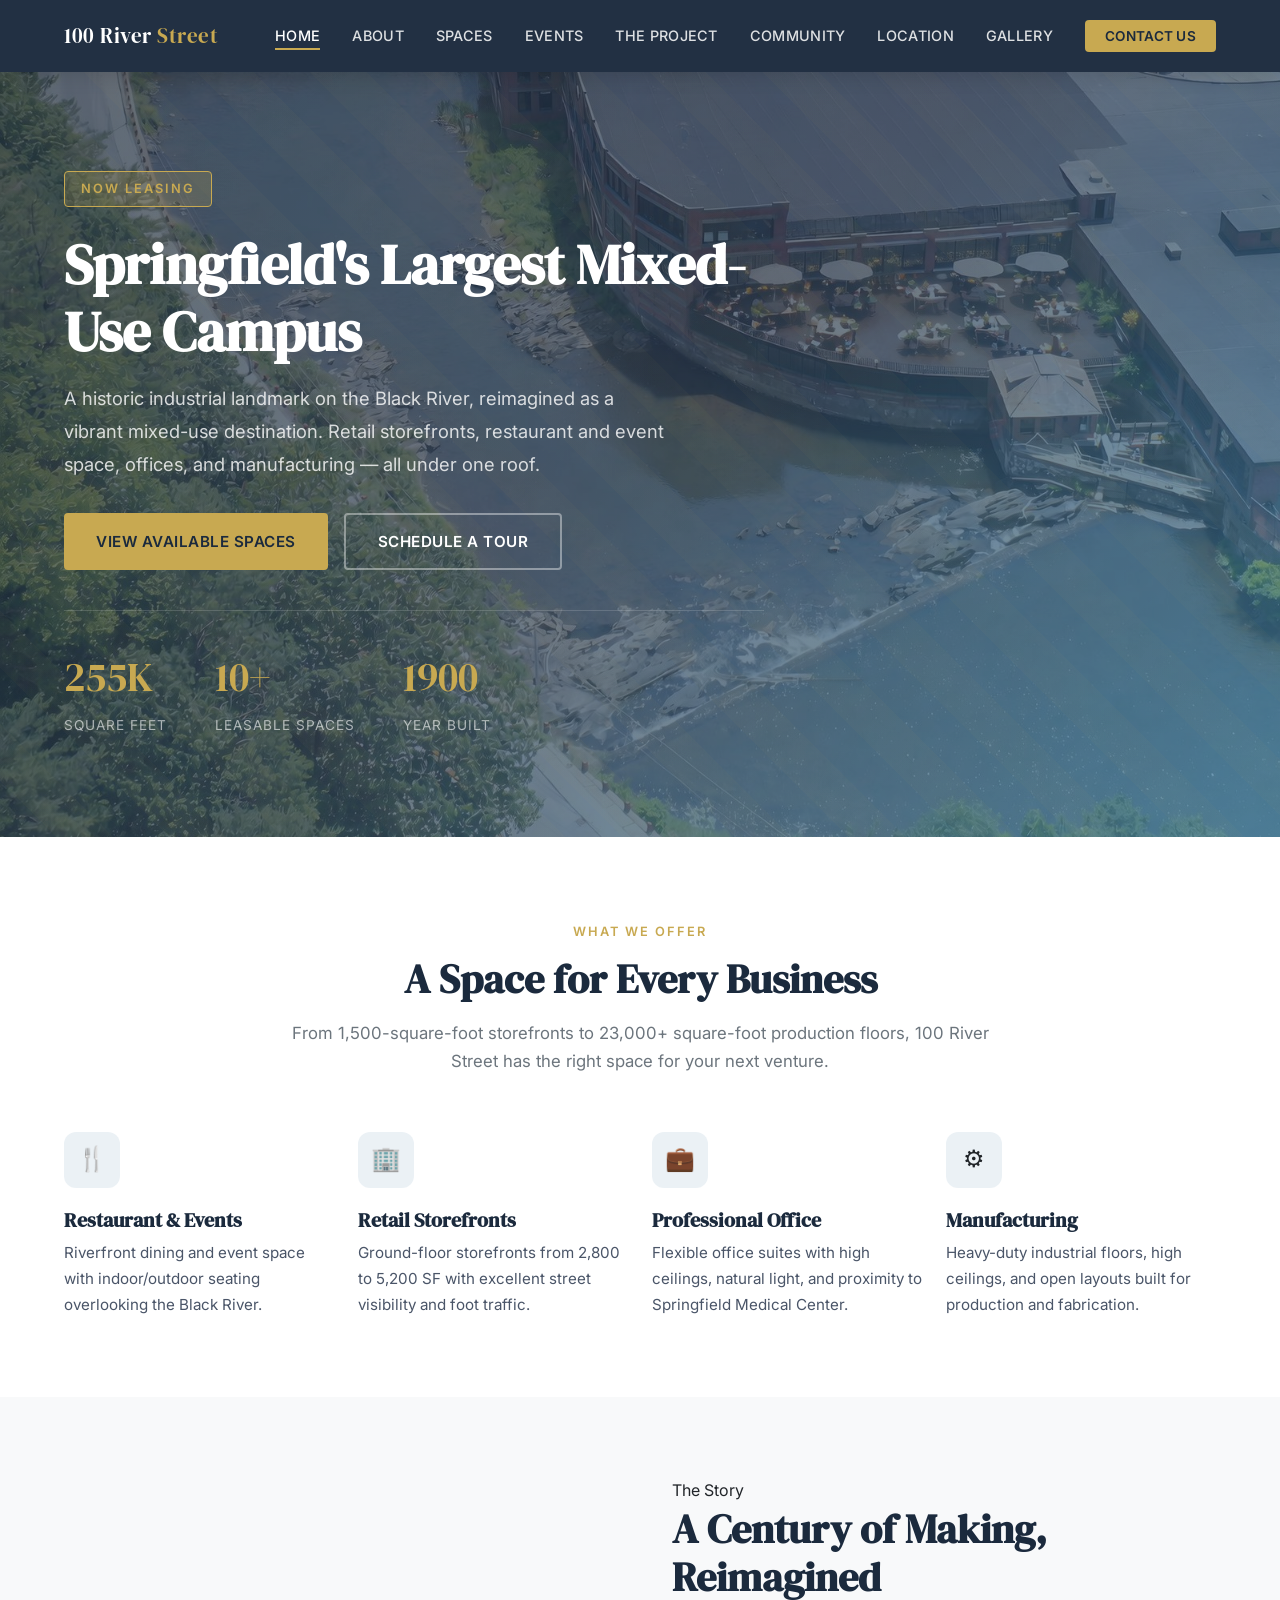
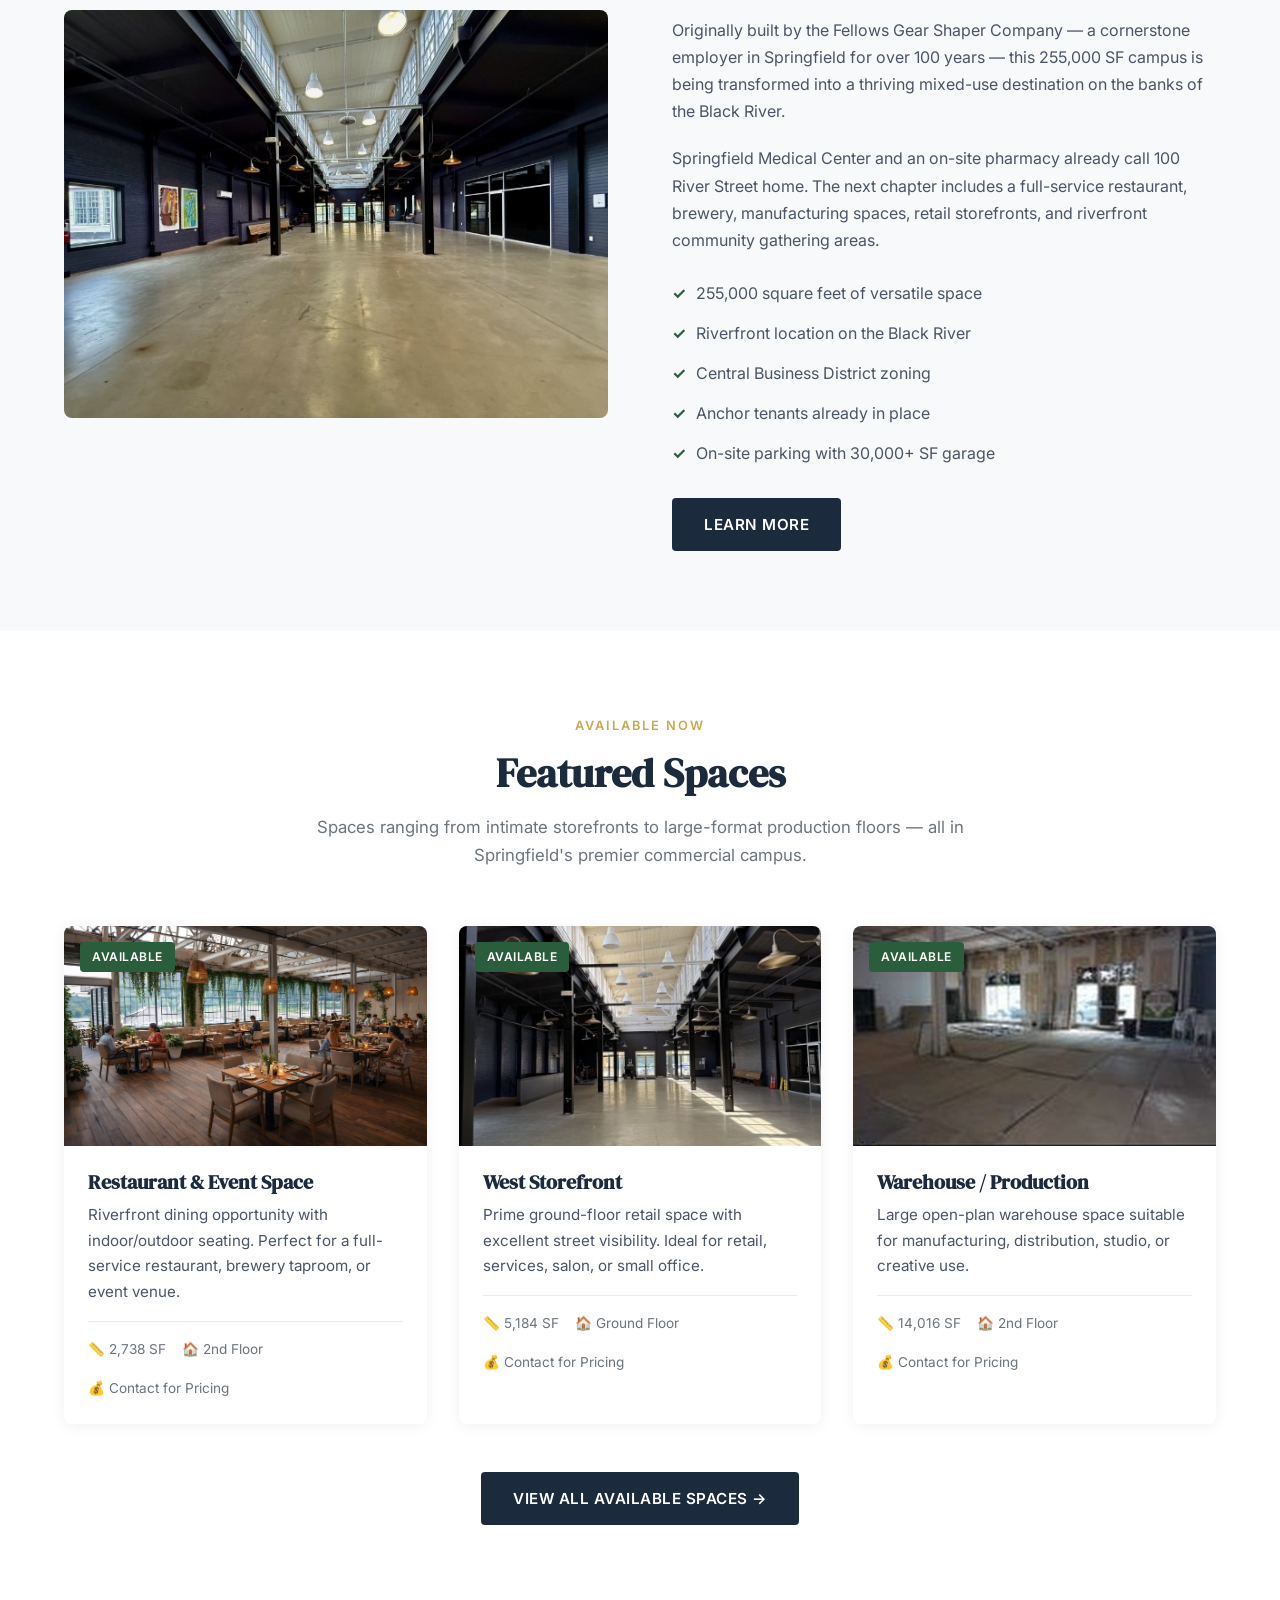
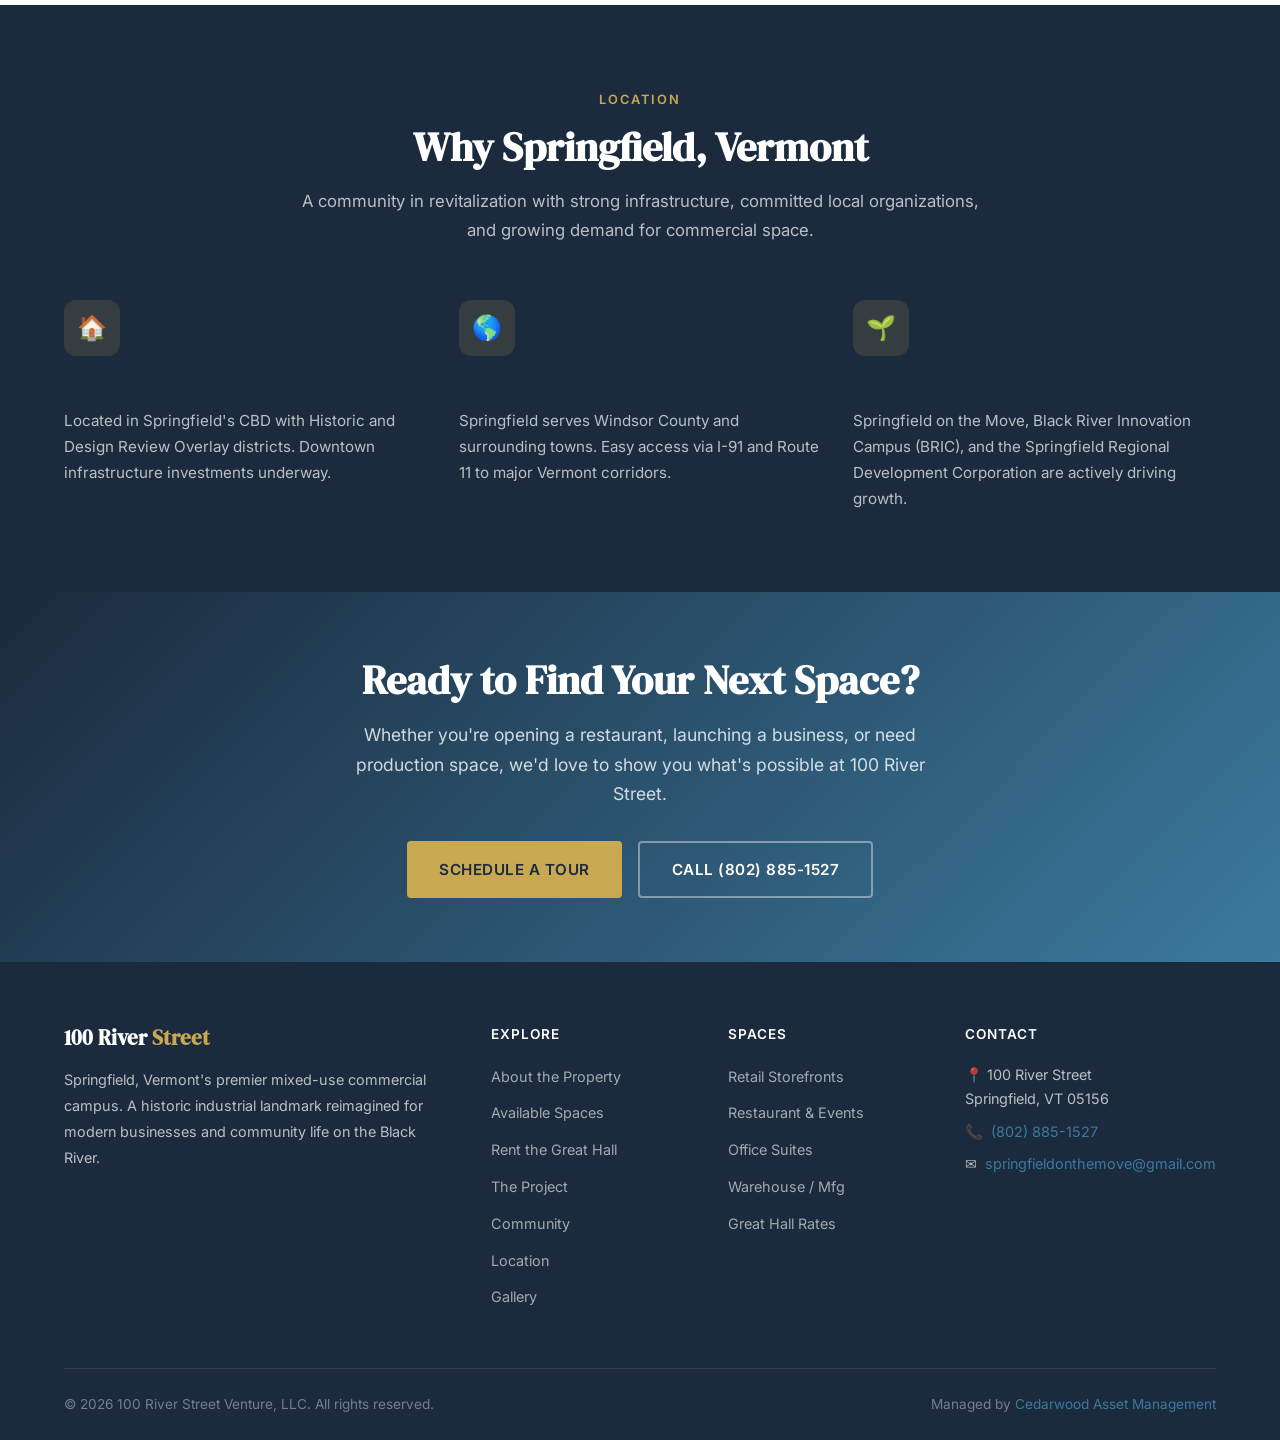
==== commit c66a7c16: "Add September 2026 property photos incl. live event shots; use across site and flyer" ====
--- a/index.html
+++ b/index.html
@@ -3,7 +3,7 @@
 <head>
   <meta charset="UTF-8">
   <meta name="viewport" content="width=device-width, initial-scale=1.0">
-  <title>100 River Street | Mixed-Use Commercial Space in Springfield, VT</title>
+  <title>100 River Street | Commercial Space for Lease in Springfield, VT</title>
   <meta name="description" content="100 River Street — Springfield Vermont's premier mixed-use commercial campus. 255,000 SF of retail, restaurant, office, and manufacturing space available for lease on the Black River.">
   <meta name="keywords" content="commercial space Springfield Vermont, 100 River Street Springfield, retail space Springfield Vermont, mixed use building Springfield VT, office space Springfield VT">
 
@@ -180,7 +180,7 @@
       <div class="split fade-in">
         <div class="split-image">
           <!-- PHOTO INSTRUCTION: Insert photo of building interior — Great Hall or main production floor -->
-          <img src="images/great-hall.jpg" alt="The Great Hall at 100 River Street" loading="lazy" style="width:100%;height:100%;object-fit:cover;display:block;">
+          <img src="images/great-hall-2026.jpg" alt="The Great Hall at 100 River Street" loading="lazy" style="width:100%;height:100%;object-fit:cover;display:block;">
         </div>
         <div class="split-content">
           <span class="section-label">The Story</span>
@@ -229,7 +229,7 @@
         <div class="card">
           <div class="card-image">
             <span class="card-badge">Available</span>
-            <img src="images/great-hall-storefronts.jpg" alt="Storefronts along the Great Hall" loading="lazy" style="width:100%;height:100%;object-fit:cover;display:block;">
+            <img src="images/great-hall-wide-2026.jpg" alt="Great Hall storefront corridor" loading="lazy" style="width:100%;height:100%;object-fit:cover;display:block;">
           </div>
           <div class="card-body">
             <h3>West Storefront</h3>
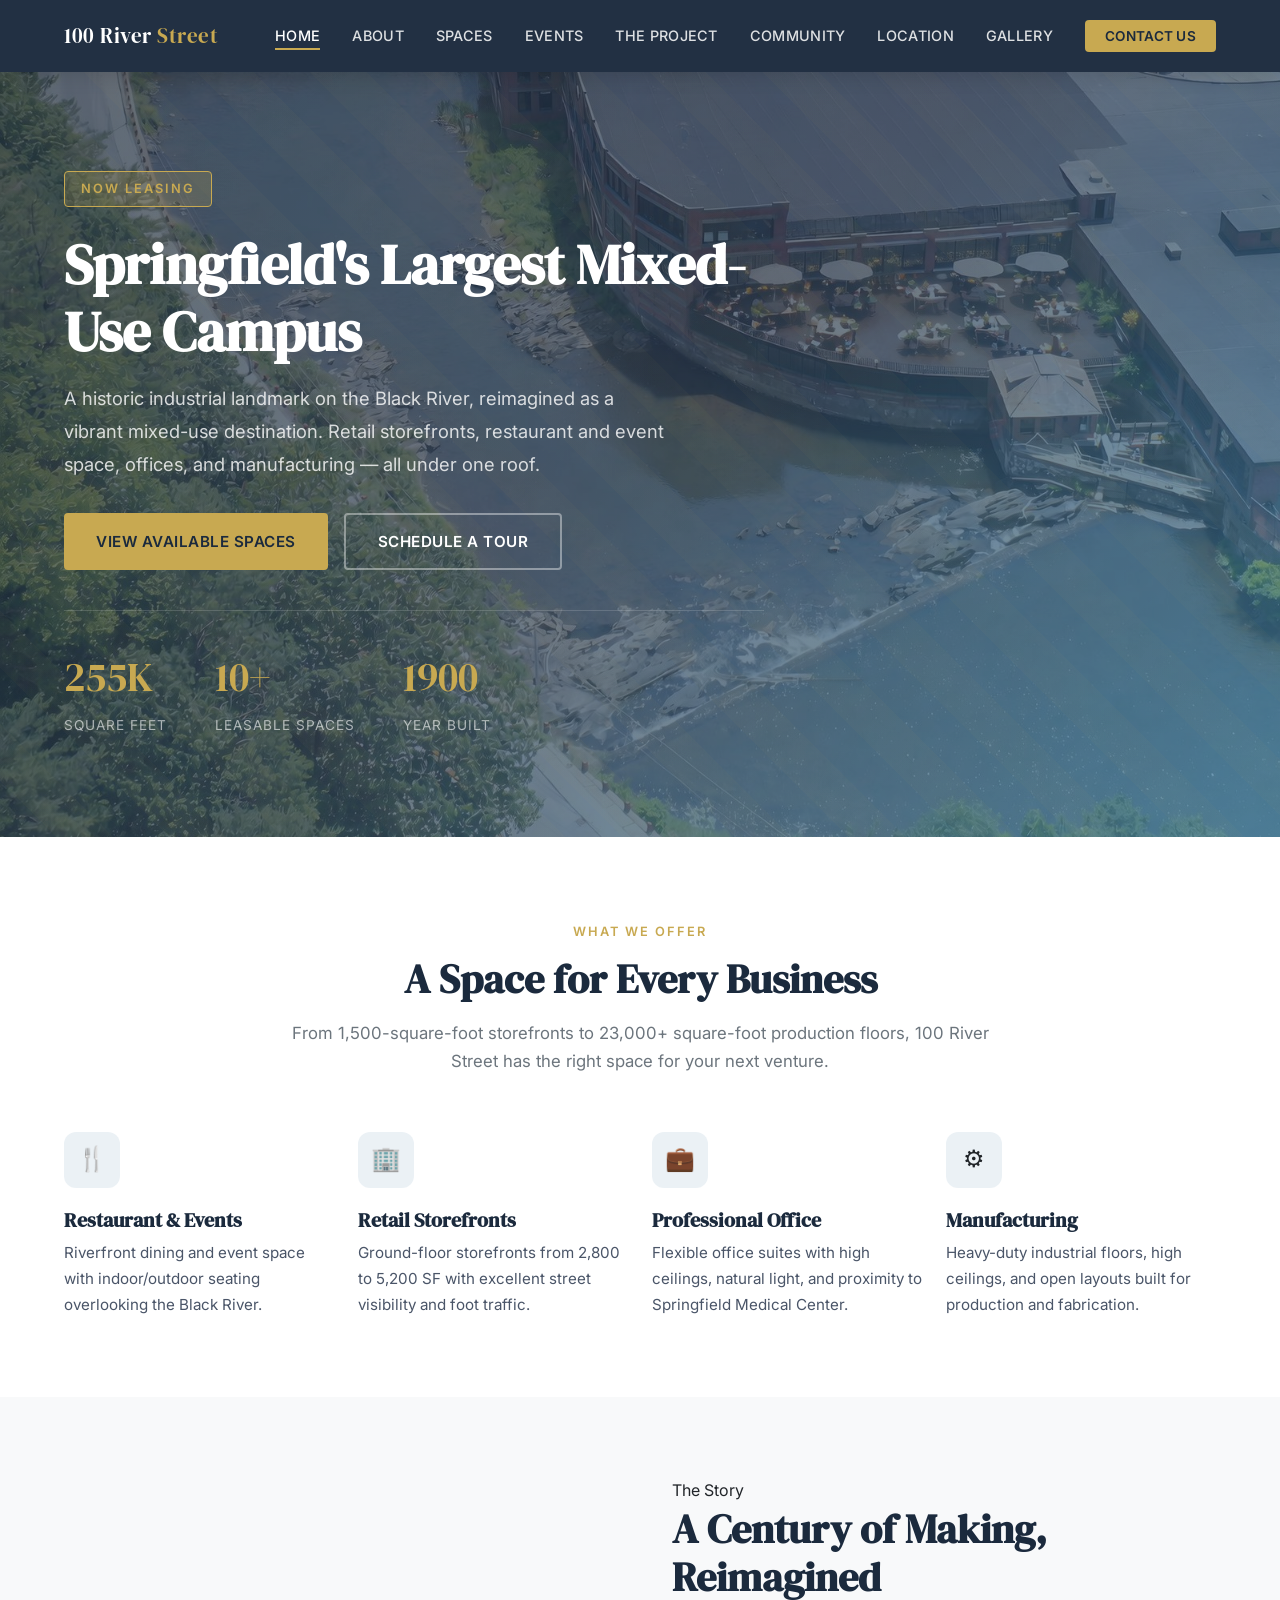
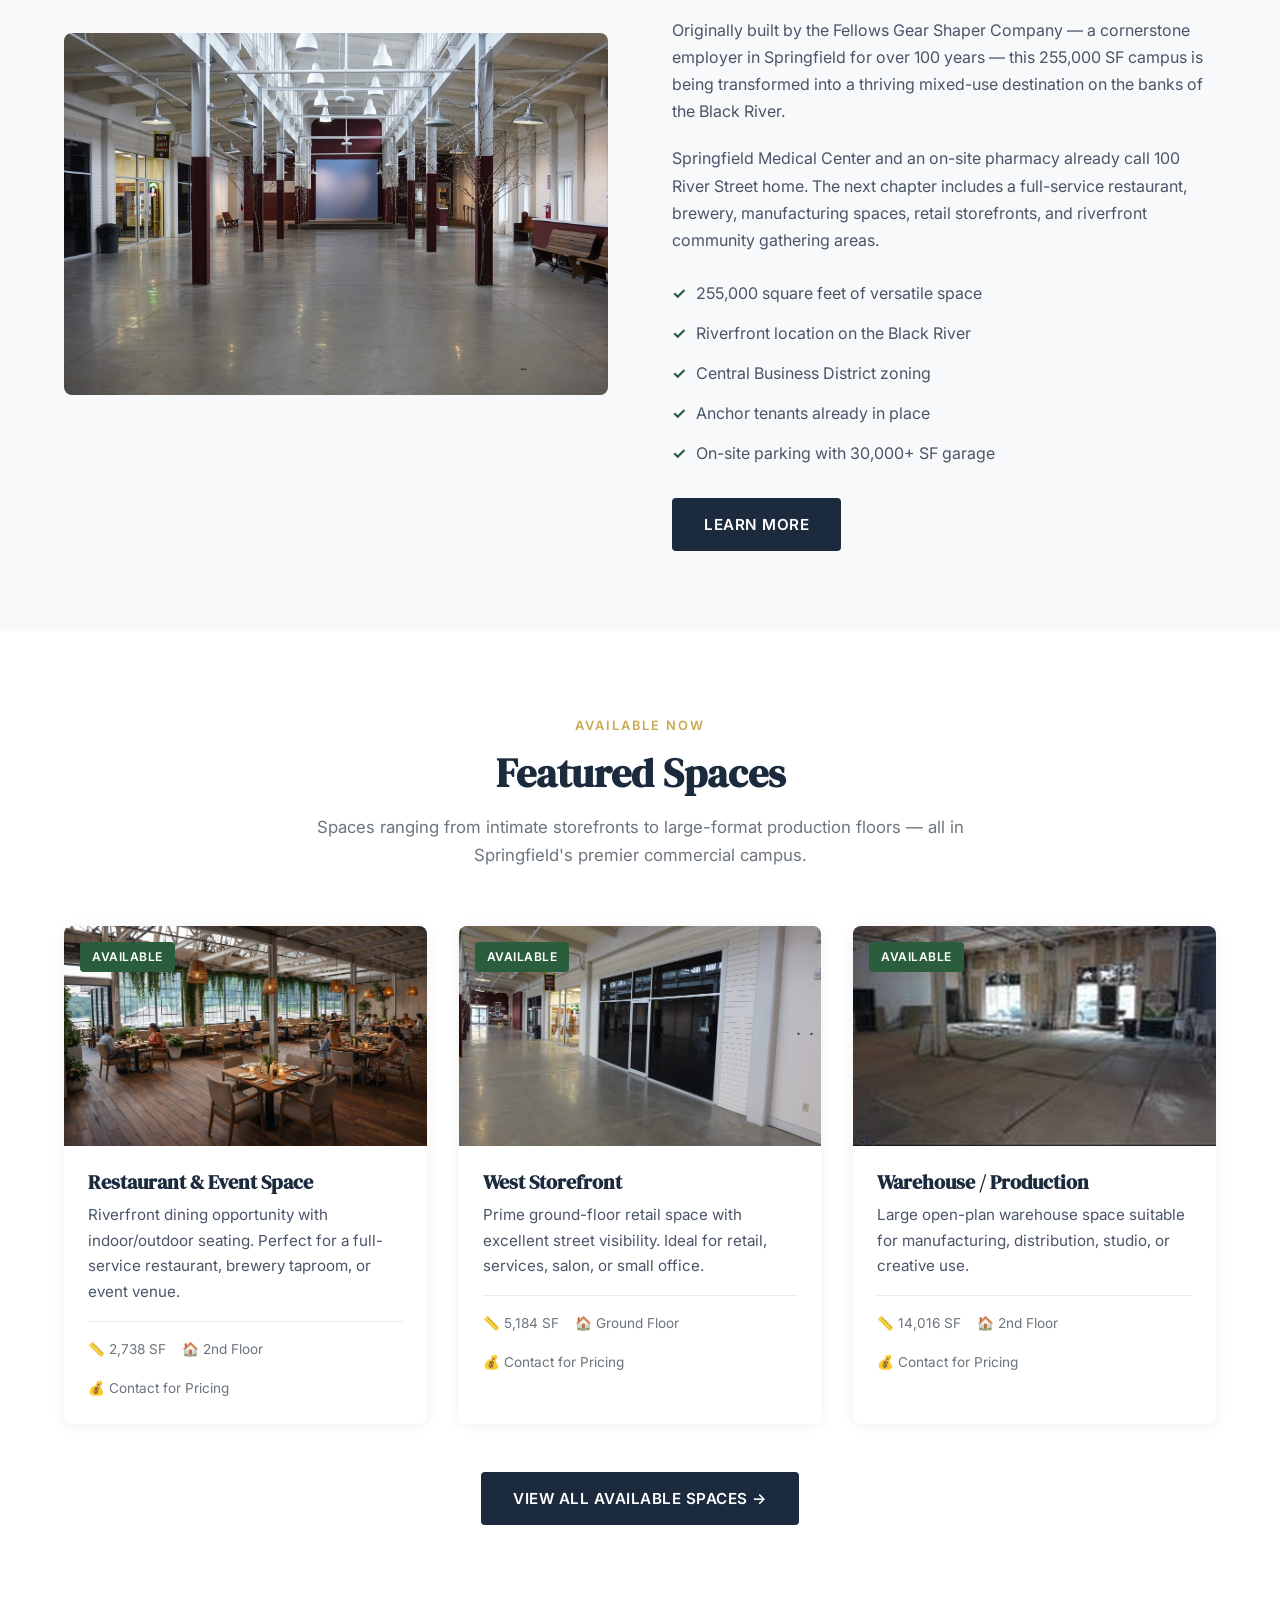
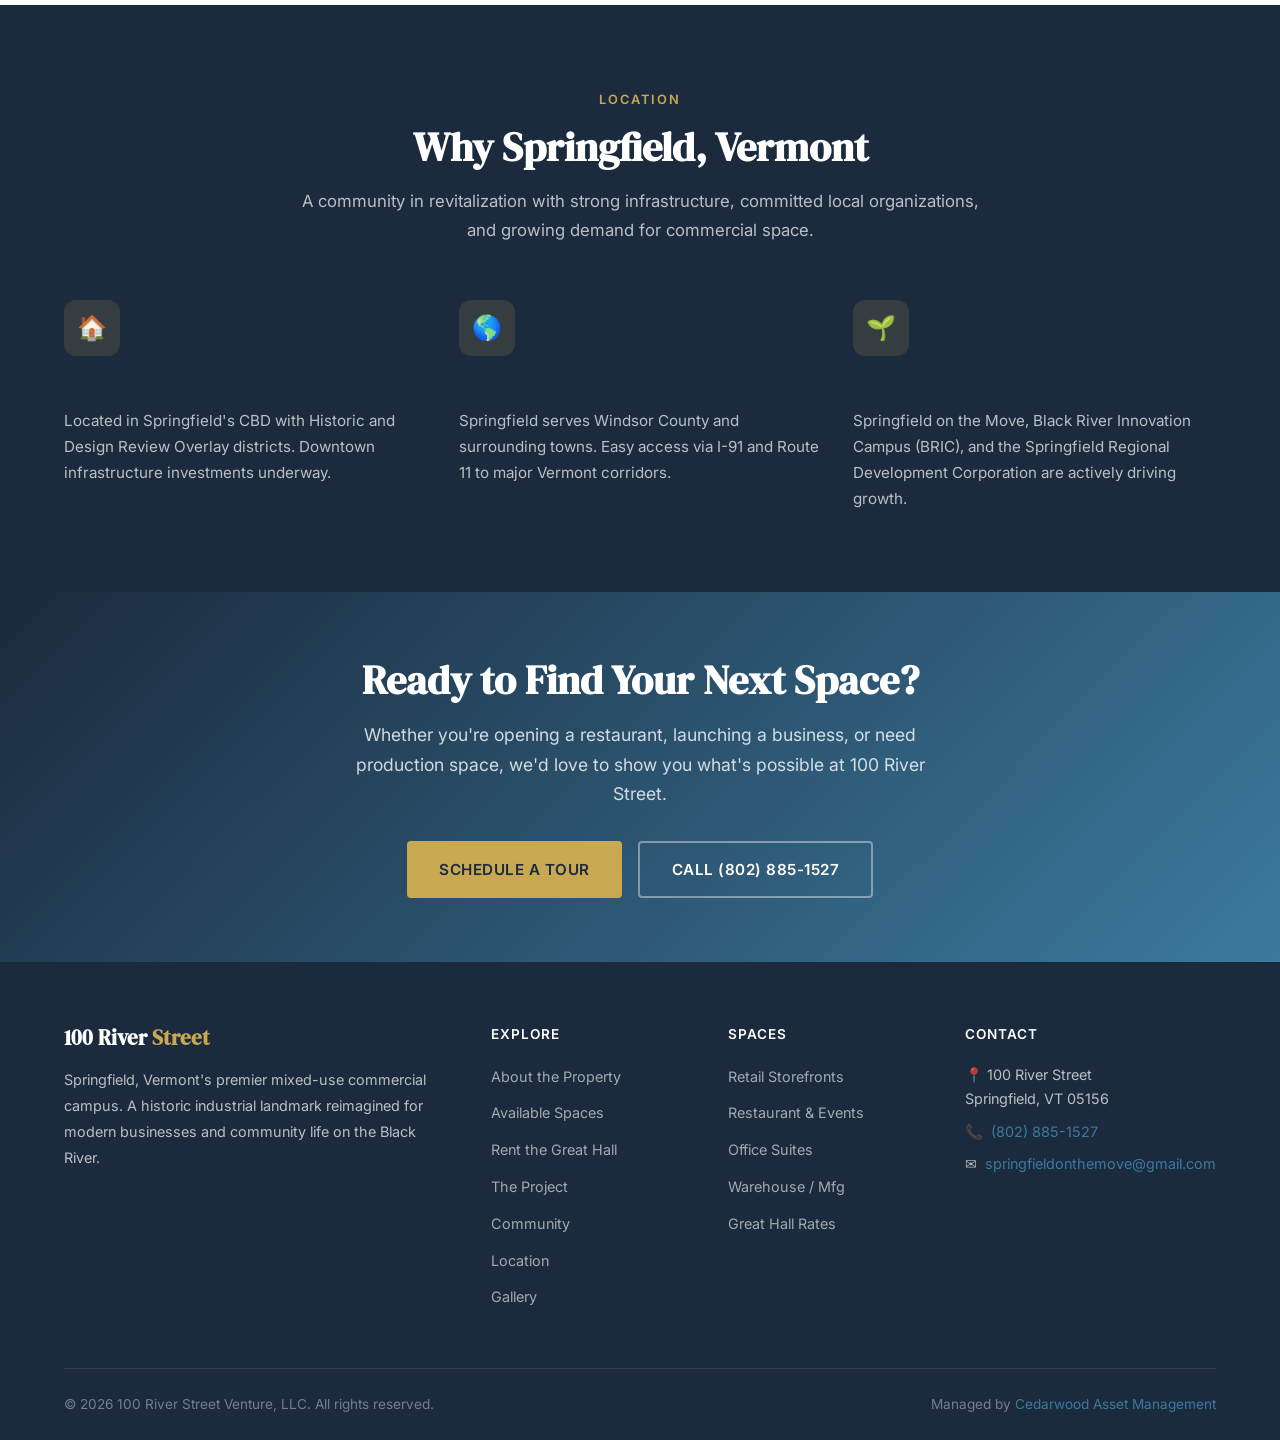
==== commit c4a1b059: "Use full-resolution photos in all large placements; keep the new event shots where content is unique" ====
--- a/index.html
+++ b/index.html
@@ -180,7 +180,7 @@
       <div class="split fade-in">
         <div class="split-image">
           <!-- PHOTO INSTRUCTION: Insert photo of building interior — Great Hall or main production floor -->
-          <img src="images/great-hall-2026.jpg" alt="The Great Hall at 100 River Street" loading="lazy" style="width:100%;height:100%;object-fit:cover;display:block;">
+          <img src="images/great-hall.jpg" alt="The Great Hall at 100 River Street" loading="lazy" style="width:100%;height:100%;object-fit:cover;display:block;">
         </div>
         <div class="split-content">
           <span class="section-label">The Story</span>
@@ -229,7 +229,7 @@
         <div class="card">
           <div class="card-image">
             <span class="card-badge">Available</span>
-            <img src="images/great-hall-wide-2026.jpg" alt="Great Hall storefront corridor" loading="lazy" style="width:100%;height:100%;object-fit:cover;display:block;">
+            <img src="images/great-hall-storefronts.jpg" alt="Storefronts along the Great Hall" loading="lazy" style="width:100%;height:100%;object-fit:cover;display:block;">
           </div>
           <div class="card-body">
             <h3>West Storefront</h3>
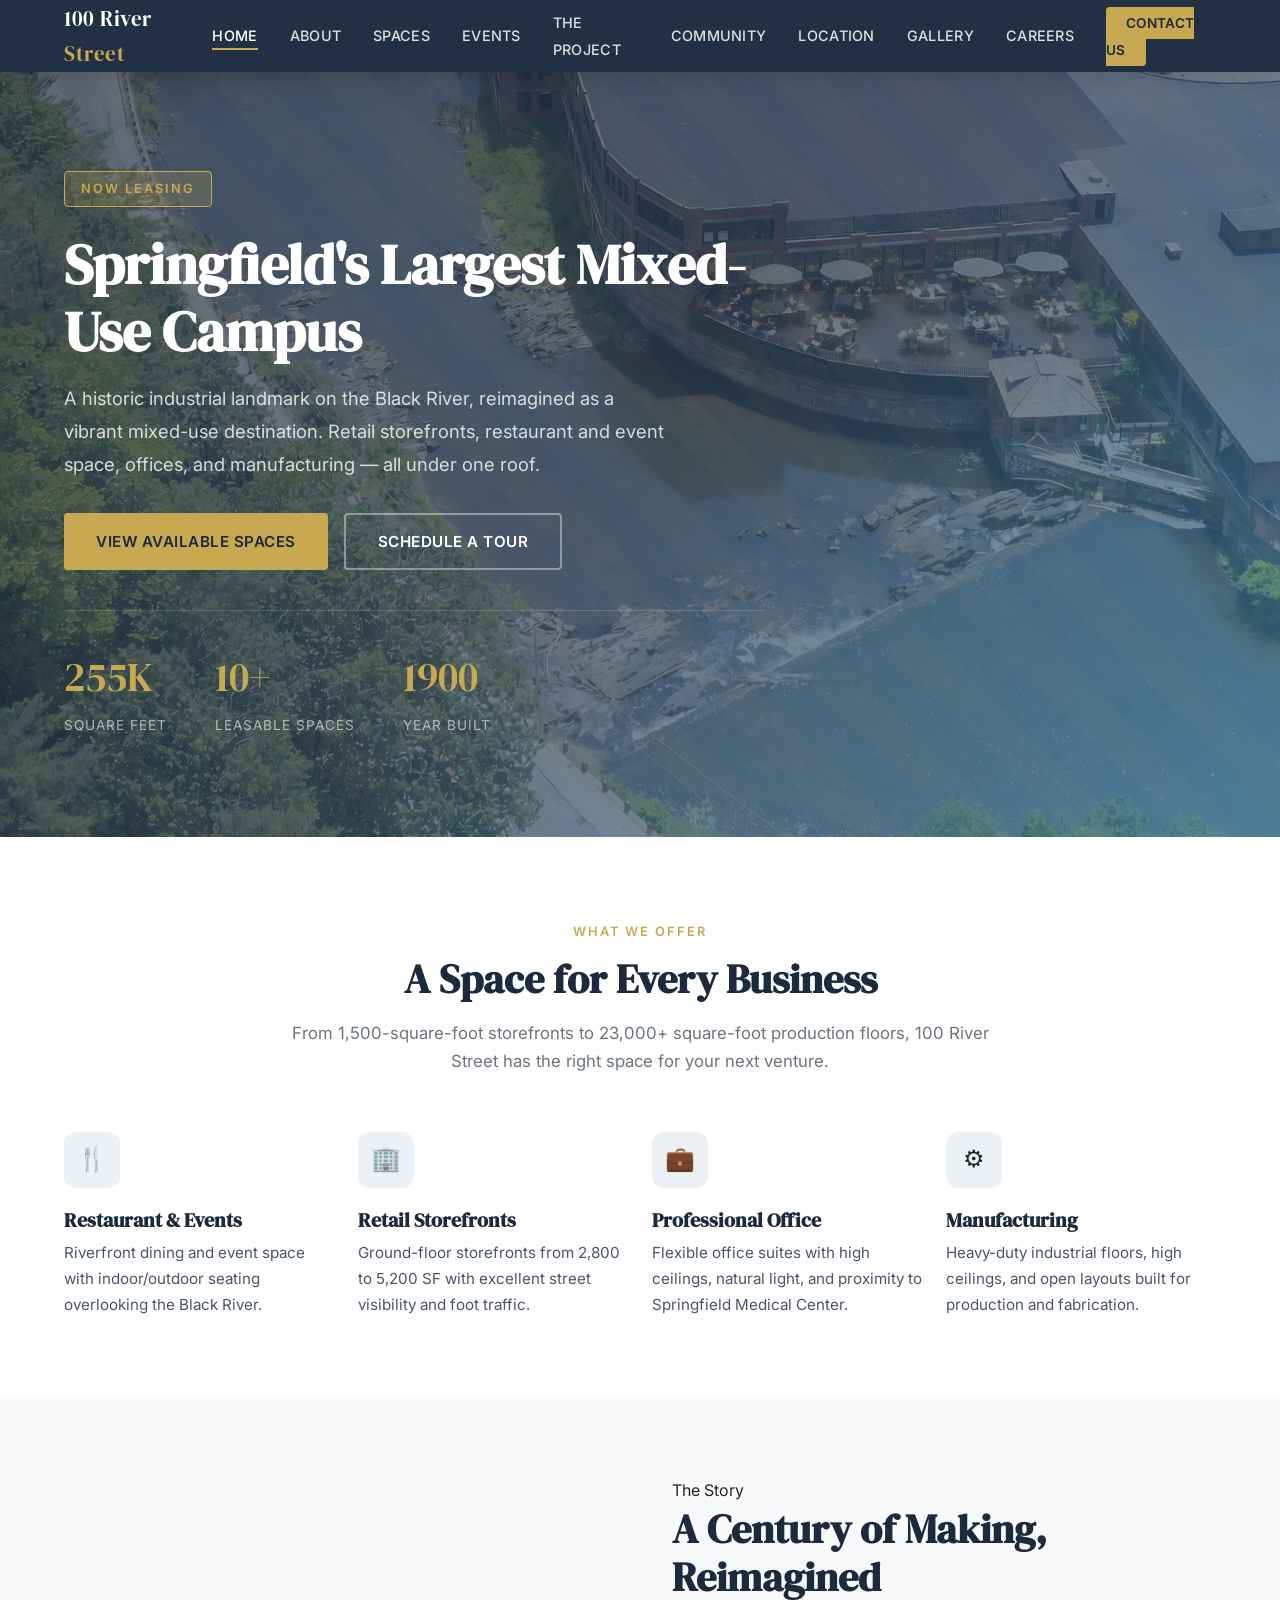
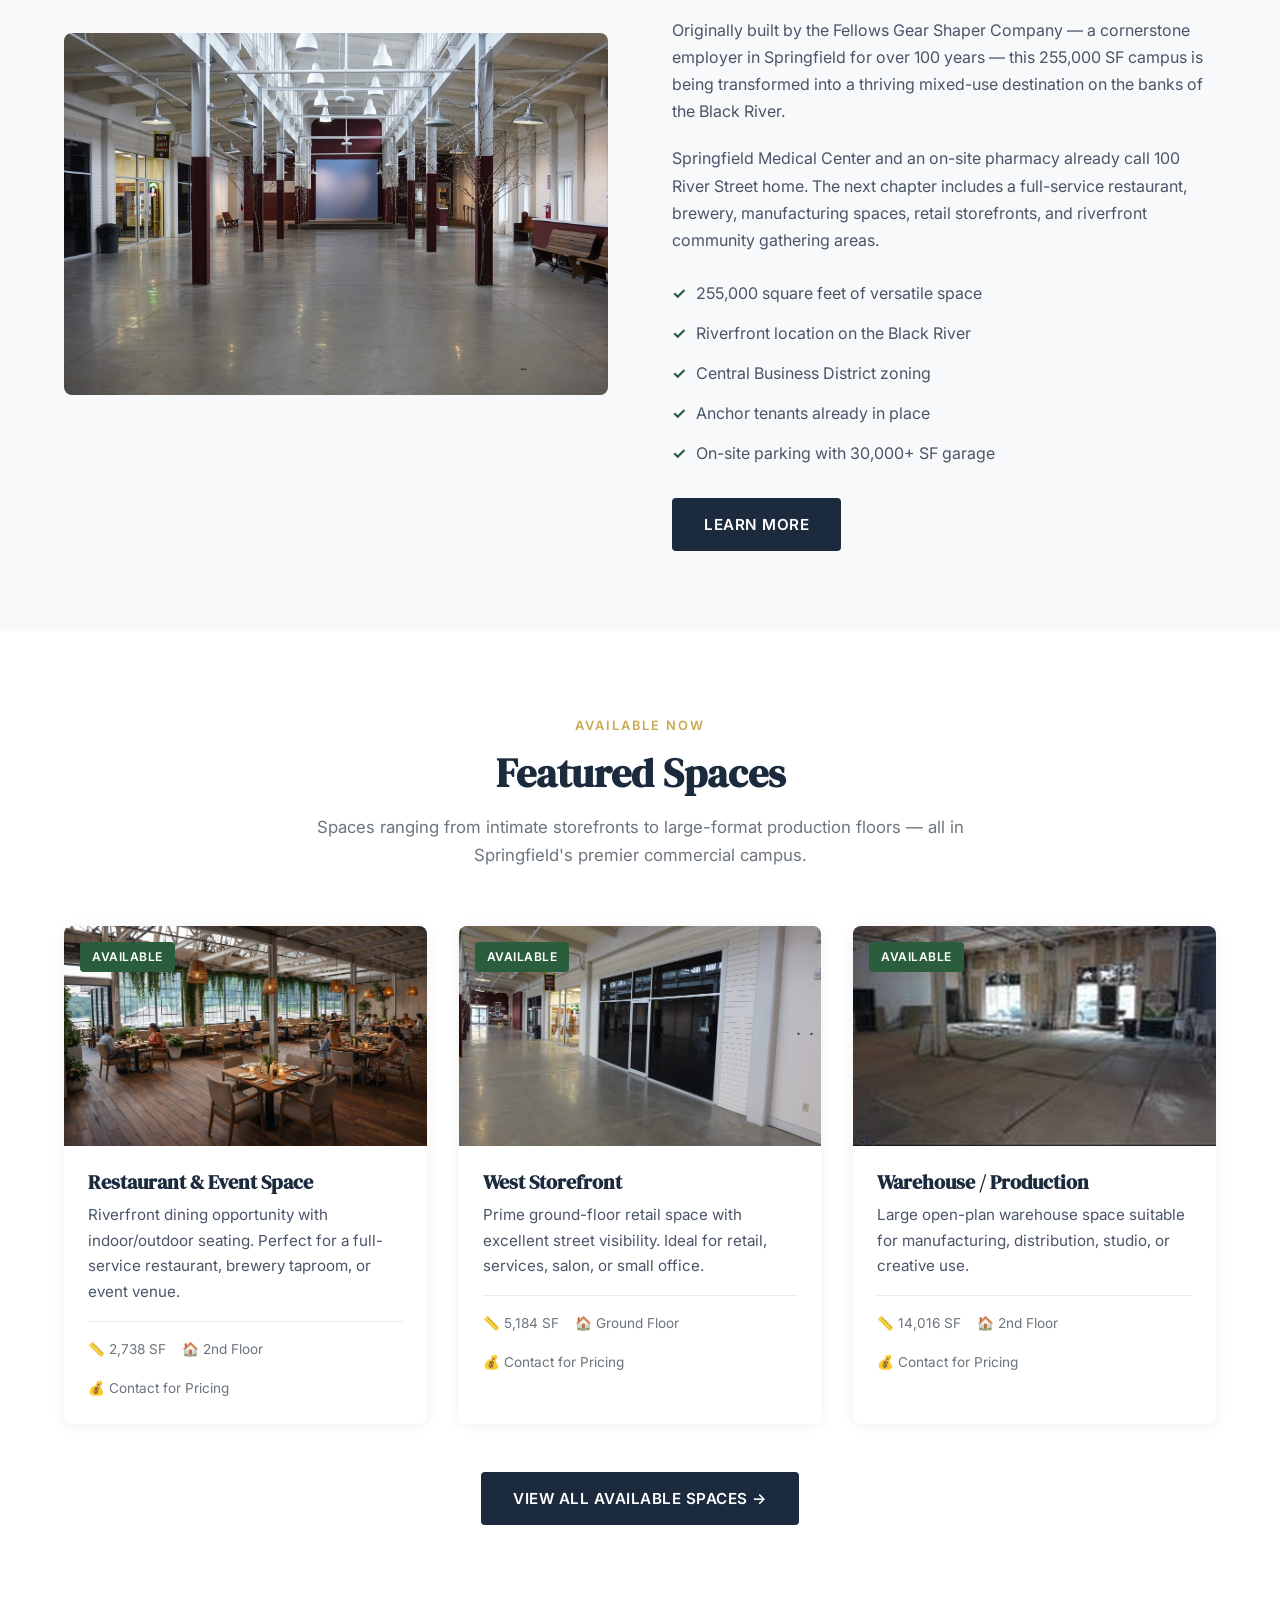
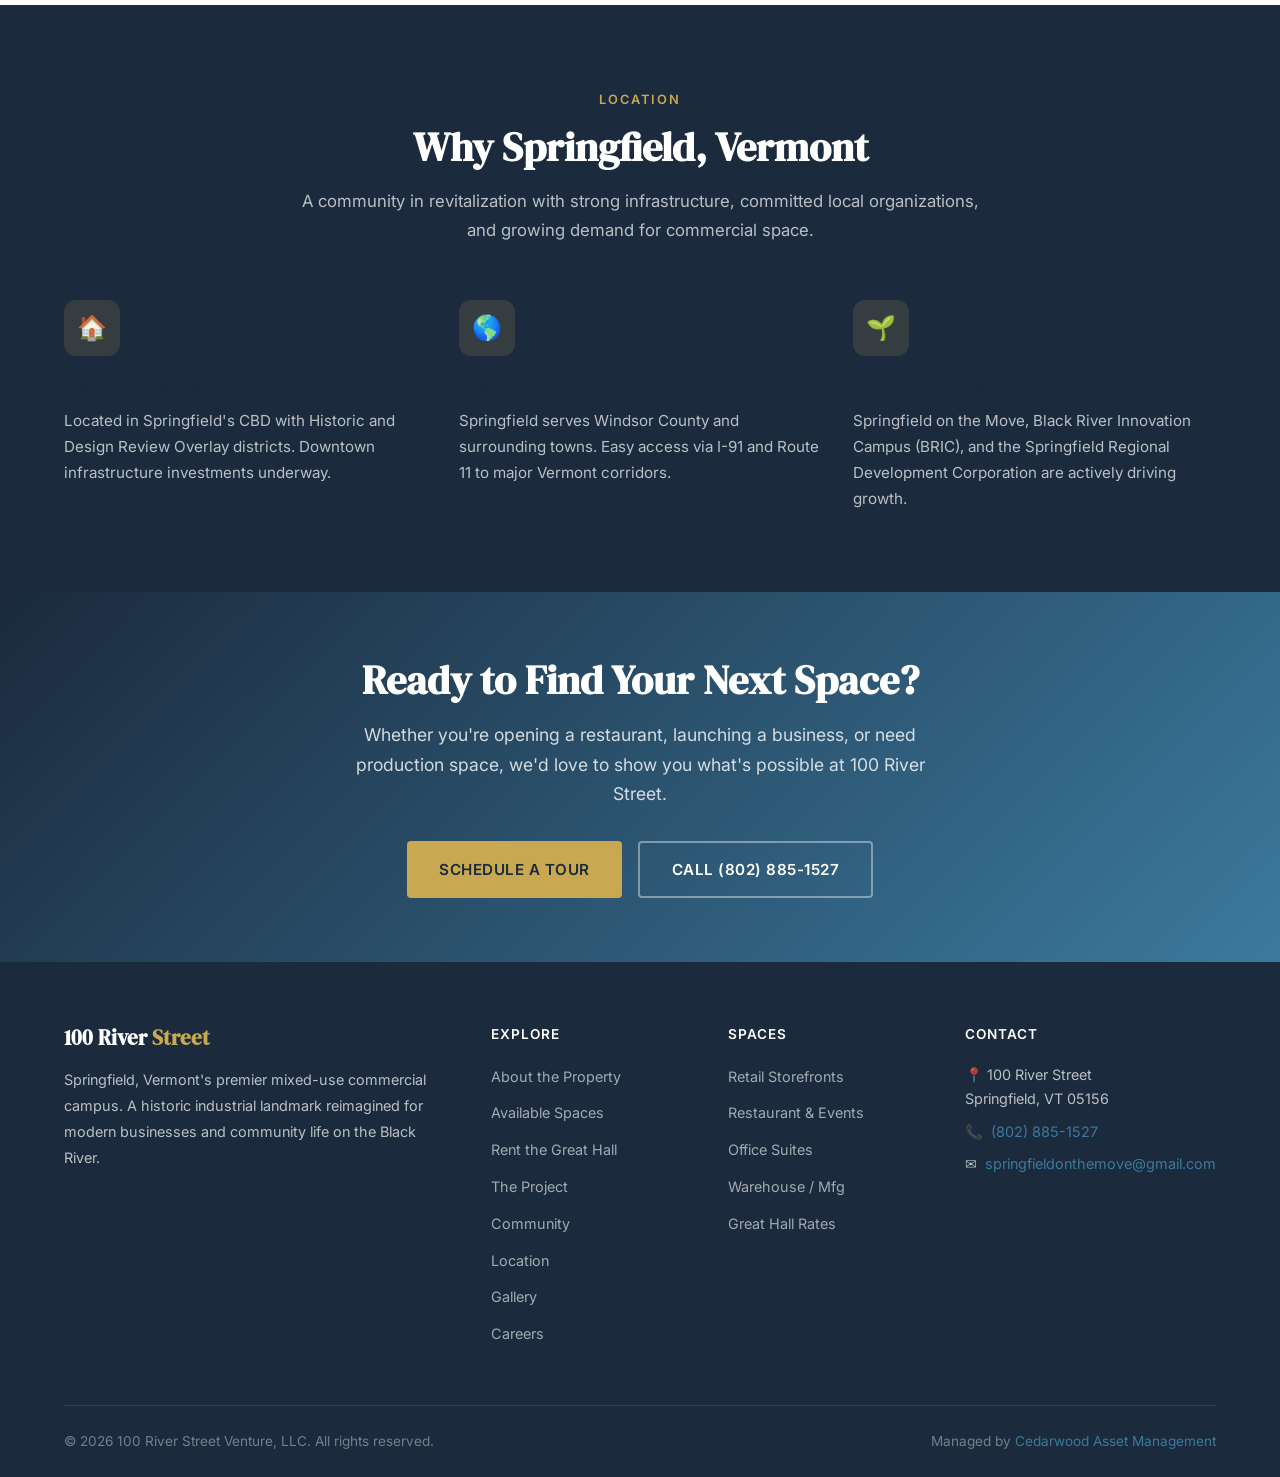
==== commit 54c6d28e: "Add Careers page with two openings; link it from nav, footer and sitemap" ====
--- a/index.html
+++ b/index.html
@@ -101,6 +101,7 @@
         <li><a href="community.html">Community</a></li>
             <li><a href="location.html">Location</a></li>
         <li><a href="gallery.html">Gallery</a></li>
+        <li><a href="careers.html">Careers</a></li>
         <li><a href="contact.html" class="nav-cta">Contact Us</a></li>
       </ul>
     </div>
@@ -323,6 +324,7 @@
             <li><a href="community.html">Community</a></li>
             <li><a href="location.html">Location</a></li>
             <li><a href="gallery.html">Gallery</a></li>
+            <li><a href="careers.html">Careers</a></li>
           </ul>
         </div>
         <div>
